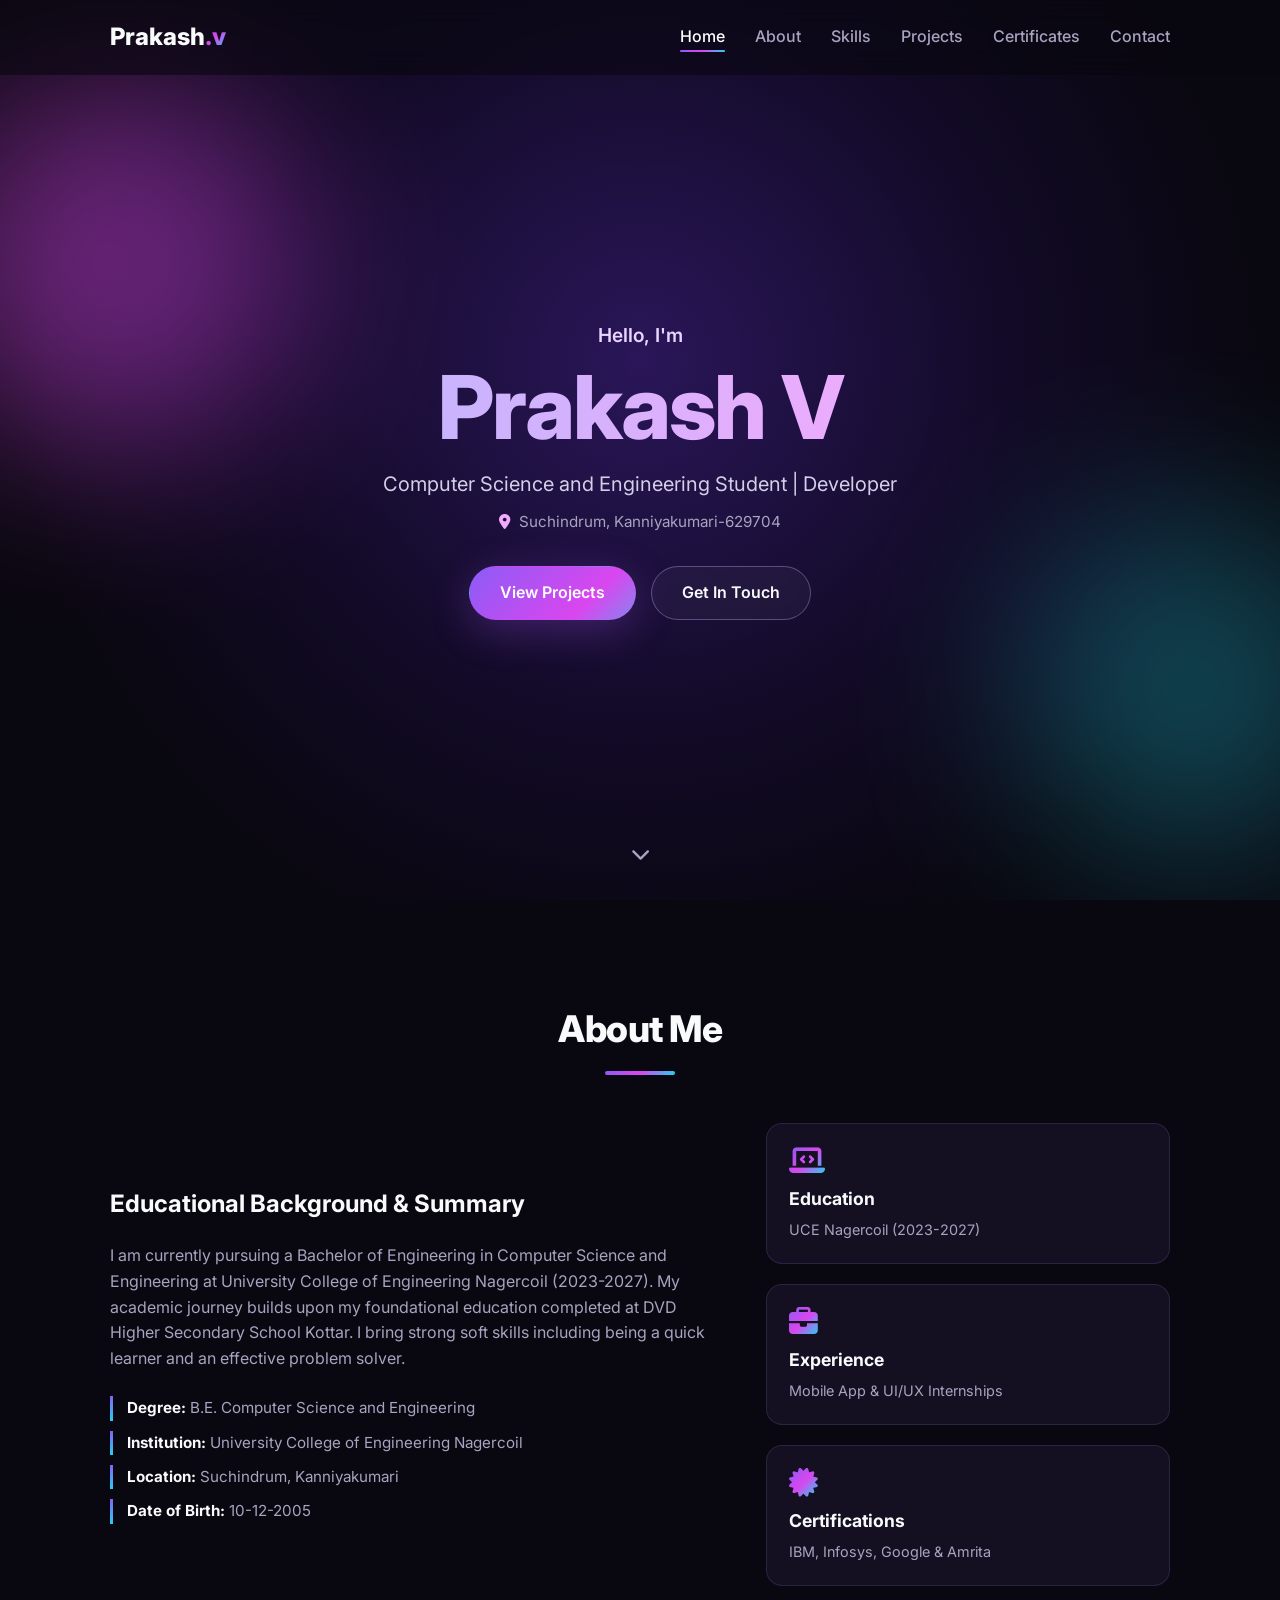
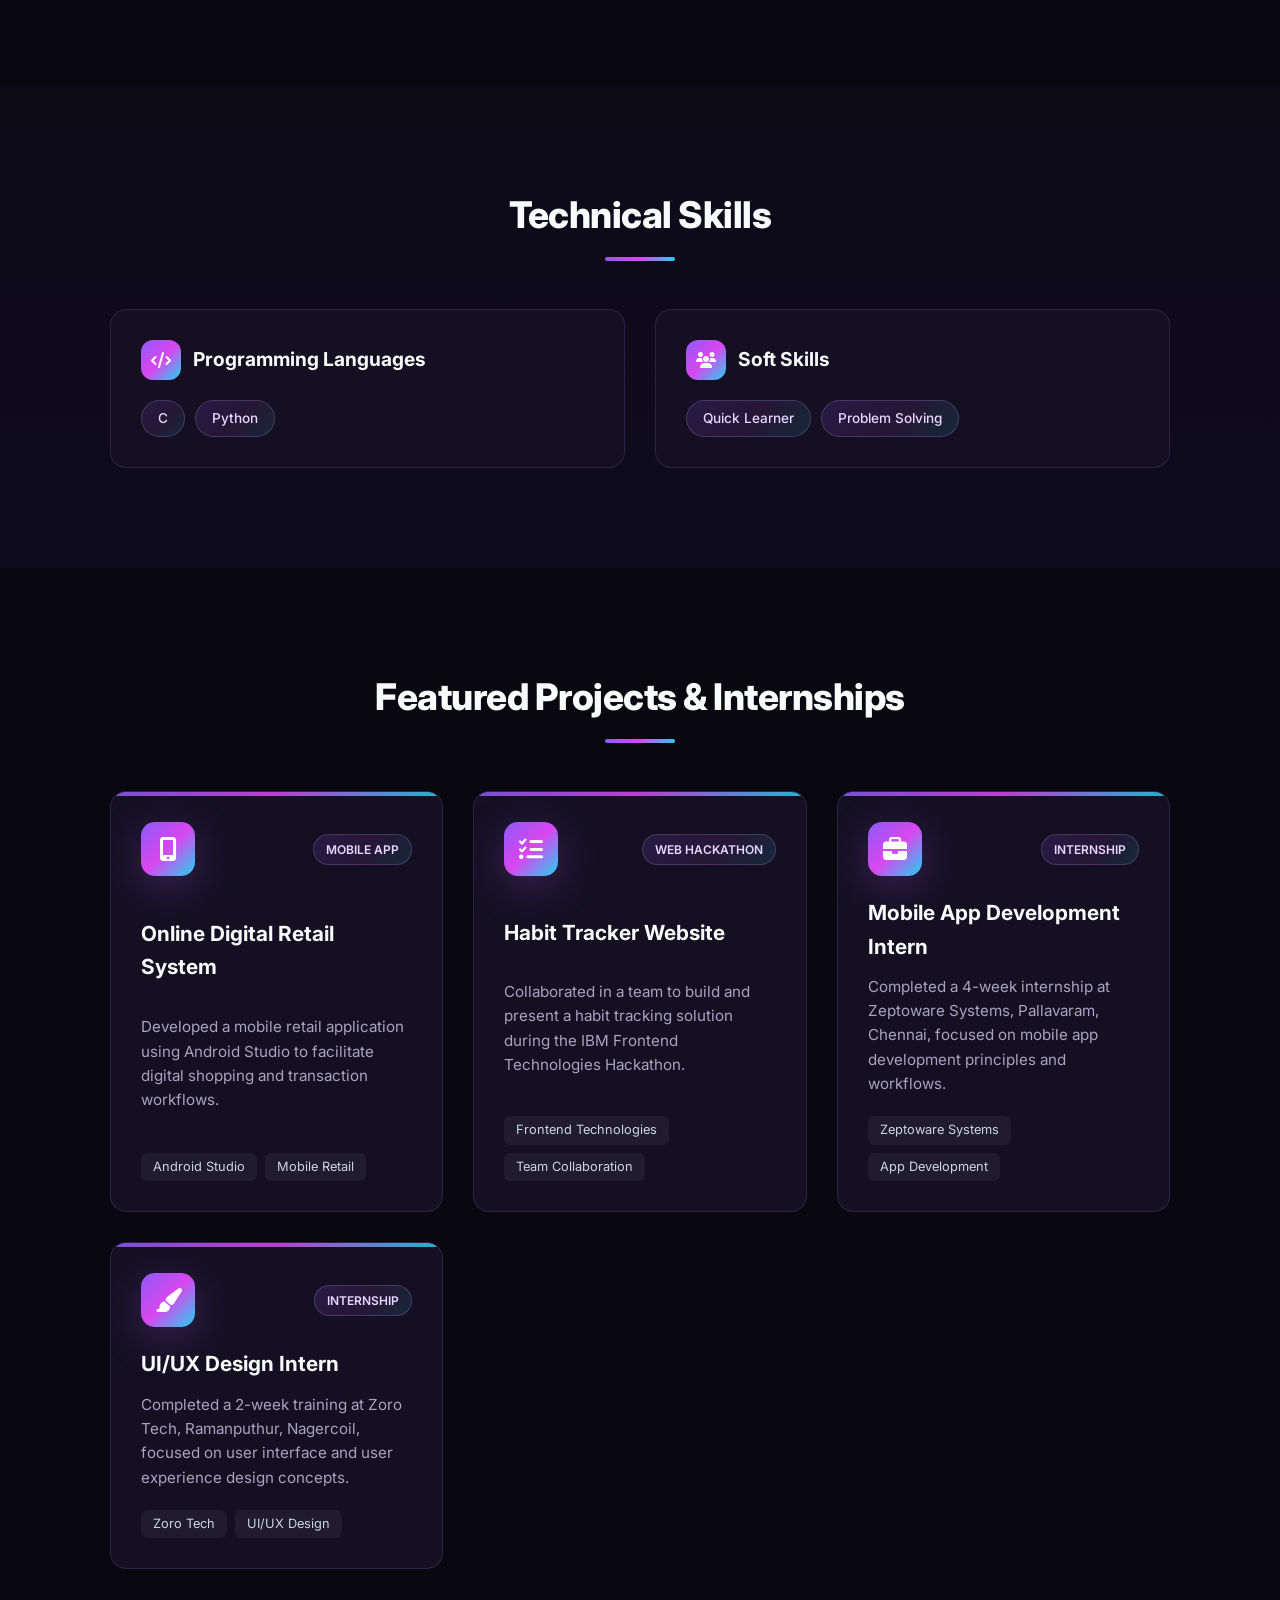
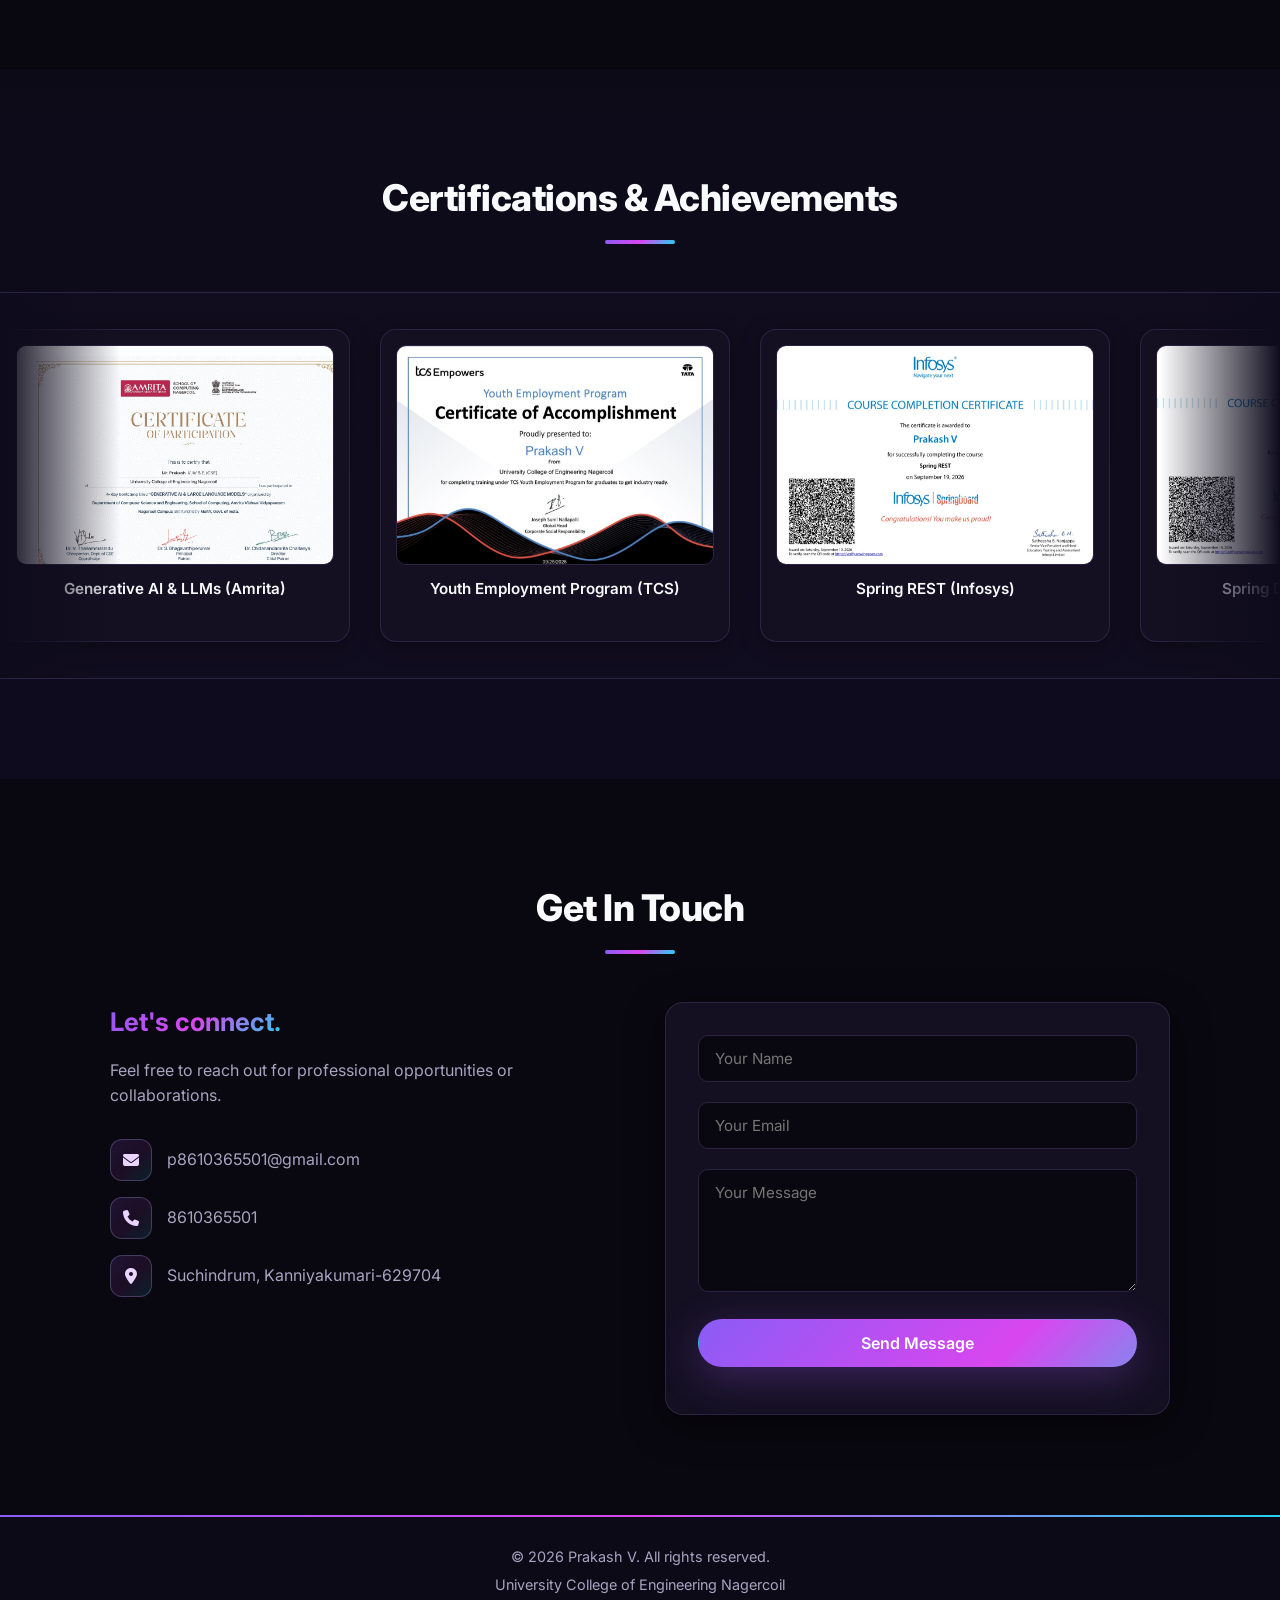
==== index.html @ 6c084413 "Add files via upload" ====
<!DOCTYPE html>
<html lang="en">
<head>
    <meta charset="UTF-8">
    <meta name="viewport" content="width=device-width, initial-scale=1.0">
    <title>Prakash V | Portfolio & Resume</title>
    <!-- Google Fonts & FontAwesome Icons -->
    <link href="https://fonts.googleapis.com/css2?family=Inter:wght@300;400;500;600;700;800&display=swap" rel="stylesheet">
    <link rel="stylesheet" href="https://cdnjs.cloudflare.com/ajax/libs/font-awesome/6.4.0/css/all.min.css">
    <link rel="stylesheet" href="style.css">
</head>
<body>

    <!-- Header / Navbar -->
    <header id="header">
        <div class="nav-container">
            <a href="#hero" class="logo">Prakash<span>.v</span></a>
            <nav>
                <ul class="nav-links">
                    <li><a href="#hero">Home</a></li>
                    <li><a href="#about">About</a></li>
                    <li><a href="#skills">Skills</a></li>
                    <li><a href="#projects">Projects</a></li>
                    <li><a href="#certifications">Certificates</a></li>
                    <li><a href="#contact">Contact</a></li>
                </ul>
                <div class="hamburger">
                    <i class="fas fa-bars"></i>
                </div>
            </nav>
        </div>
    </header>

    <!-- Hero Section -->
    <section id="hero" class="hero-section">
        <div class="hero-content">
            <span class="greeting">Hello, I'm</span>
            <h1>Prakash V</h1>
            <p class="tagline">Computer Science and Engineering Student | Developer</p>
            <p class="location"><i class="fas fa-map-marker-alt"></i> Suchindrum, Kanniyakumari-629704</p>
            <div class="hero-btns">
                <a href="#projects" class="btn primary-btn">View Projects</a>
                <a href="#contact" class="btn secondary-btn">Get In Touch</a>
            </div>
        </div>
        <div class="scroll-down">
            <a href="#about"><i class="fas fa-chevron-down"></i></a>
        </div>
    </section>

    <!-- About Section -->
    <section id="about" class="section">
        <div class="container">
            <h2 class="section-title">About Me</h2>
            <div class="about-grid">
                <div class="about-text">
                    <h3>Educational Background & Summary</h3>
                    <p>I am currently pursuing a Bachelor of Engineering in Computer Science and Engineering at University College of Engineering Nagercoil (2023-2027). My academic journey builds upon my foundational education completed at DVD Higher Secondary School Kottar. I bring strong soft skills including being a quick learner and an effective problem solver.</p>
                    <div class="personal-info">
                        <div class="info-item"><strong>Degree:</strong> B.E. Computer Science and Engineering</div>
                        <div class="info-item"><strong>Institution:</strong> University College of Engineering Nagercoil</div>
                        <div class="info-item"><strong>Location:</strong> Suchindrum, Kanniyakumari</div>
                        <div class="info-item"><strong>Date of Birth:</strong> 10-12-2005</div>
                    </div>
                </div>
                <div class="about-stats">
                    <div class="stat-card">
                        <i class="fas fa-laptop-code"></i>
                        <h4>Education</h4>
                        <p>UCE Nagercoil (2023-2027)</p>
                    </div>
                    <div class="stat-card">
                        <i class="fas fa-briefcase"></i>
                        <h4>Experience</h4>
                        <p>Mobile App & UI/UX Internships</p>
                    </div>
                    <div class="stat-card">
                        <i class="fas fa-certificate"></i>
                        <h4>Certifications</h4>
                        <p>IBM, Infosys, Google & Amrita</p>
                    </div>
                </div>
            </div>
        </div>
    </section>

    <!-- Skills Section -->
    <section id="skills" class="section bg-light">
        <div class="container">
            <h2 class="section-title">Technical Skills</h2>
            <div class="skills-grid">
                <div class="skill-category">
                    <h3><i class="fas fa-code"></i> Programming Languages</h3>
                    <div class="tag-cloud">
                        <span>C</span><span>Python</span>
                    </div>
                </div>
                <div class="skill-category">
                    <h3><i class="fas fa-users"></i> Soft Skills</h3>
                    <div class="tag-cloud">
                        <span>Quick Learner</span><span>Problem Solving</span>
                    </div>
                </div>
            </div>
        </div>
    </section>

    <!-- Projects Section -->
    <section id="projects" class="section">
        <div class="container">
            <h2 class="section-title">Featured Projects & Internships</h2>
            <div class="projects-grid">
                <!-- Project 1 -->
                <div class="project-card">
                    <div class="project-header">
                        <i class="fas fa-mobile-alt"></i>
                        <span class="project-tag">Mobile App</span>
                    </div>
                    <h3>Online Digital Retail System</h3>
                    <p>Developed a mobile retail application using Android Studio to facilitate digital shopping and transaction workflows.</p>
                    <div class="project-tech">
                        <span>Android Studio</span><span>Mobile Retail</span>
                    </div>
                </div>

                <!-- Project 2 -->
                <div class="project-card">
                    <div class="project-header">
                        <i class="fas fa-tasks"></i>
                        <span class="project-tag">Web Hackathon</span>
                    </div>
                    <h3>Habit Tracker Website</h3>
                    <p>Collaborated in a team to build and present a habit tracking solution during the IBM Frontend Technologies Hackathon.</p>
                    <div class="project-tech">
                        <span>Frontend Technologies</span><span>Team Collaboration</span>
                    </div>
                </div>

                <!-- Internship 1 -->
                <div class="project-card">
                    <div class="project-header">
                        <i class="fas fa-briefcase"></i>
                        <span class="project-tag">Internship</span>
                    </div>
                    <h3>Mobile App Development Intern</h3>
                    <p>Completed a 4-week internship at Zeptoware Systems, Pallavaram, Chennai, focused on mobile app development principles and workflows.</p>
                    <div class="project-tech">
                        <span>Zeptoware Systems</span><span>App Development</span>
                    </div>
                </div>

                <!-- Internship 2 -->
                <div class="project-card">
                    <div class="project-header">
                        <i class="fas fa-paint-brush"></i>
                        <span class="project-tag">Internship</span>
                    </div>
                    <h3>UI/UX Design Intern</h3>
                    <p>Completed a 2-week training at Zoro Tech, Ramanputhur, Nagercoil, focused on user interface and user experience design concepts.</p>
                    <div class="project-tech">
                        <span>Zoro Tech</span><span>UI/UX Design</span>
                    </div>
                </div>
            </div>
        </div>
    </section>

    <!-- Certifications Section with Image Marquee Slider -->
    <section id="certifications" class="section bg-light">
        <div class="container">
            <h2 class="section-title">Certifications & Achievements</h2>
        </div>

        <!-- Horizontal Running Marquee Slider for Images -->
        <div class="marquee-container">
            <div class="marquee-track">
                <!-- Certificate Image 1 -->
                <div class="cert-img-card">
                    <img src="cert1.jpeg" alt="Generative AI & LLMs Certificate">
                    <div class="cert-img-title">Generative AI & LLMs (Amrita)</div>
                </div>
                <!-- Certificate Image 2 -->
                <div class="cert-img-card">
                    <img src="cert2.jpeg" alt="TCS Youth Employment Program">
                    <div class="cert-img-title">Youth Employment Program (TCS)</div>
                </div>
                <!-- Certificate Image 3 -->
                <div class="cert-img-card">
                    <img src="cert3.jpeg" alt="Spring REST">
                    <div class="cert-img-title">Spring REST (Infosys)</div>
                </div>
                <!-- Certificate Image 4 -->
                <div class="cert-img-card">
                    <img src="cert4.jpeg" alt="Spring Data JPA with Boot">
                    <div class="cert-img-title">Spring Data JPA (Infosys)</div>
                </div>
                <!-- Certificate Image 5 -->
                <div class="cert-img-card">
                    <img src="cert5.jpeg" alt="Spring 5 Basics with Spring Boot">
                    <div class="cert-img-title">Spring 5 Basics (Infosys)</div>
                </div>
                <!-- Certificate Image 6 -->
                <div class="cert-img-card">
                    <img src="cert6.jpeg" alt="Frontend Technologies Hackathon">
                    <div class="cert-img-title">Frontend Hackathon (IBM)</div>
                </div>
                <!-- Certificate Image 7 -->
                <div class="cert-img-card">
                    <img src="cert7.jpeg" alt="Kalloori Kalai Thiruvizha">
                    <div class="cert-img-title">Group Dance 1st Place (Govt of TN)</div>
                </div>
                <!-- Certificate Image 8 -->
                <div class="cert-img-card">
                    <img src="cert8.jpeg" alt="Industrial Visit">
                    <div class="cert-img-title">Industrial Visit (Akira Software)</div>
                </div>
                <!-- Certificate Image 9 -->
                <div class="cert-img-card">
                    <img src="cert9.jpeg" alt="IBM Cognos Analytics Virtual Internship">
                    <div class="cert-img-title">Cognos Analytics Internship</div>
                </div>
                <div class="cert-img-card">
                    <img src="cert10.jpeg" alt="Introduction to Agile Methodology">
                    <div class="cert-img-title">Agile Methodology (Infosys)</div>
                </div>
                <div class="cert-img-card">
                    <img src="cert11.jpeg" alt="Continuous Integration and Delivery - DevOps">
                    <div class="cert-img-title">CI/CD - DevOps (Infosys)</div>
                </div>
                <div class="cert-img-card">
                    <img src="cert12.jpeg" alt="Placement Preparation through GATE Workshop">
                    <div class="cert-img-title">GATE Placement Workshop (GeeksforGeeks)</div>
                </div>
                <div class="cert-img-card">
                    <img src="cert13.jpeg" alt="GeeksforGeeks Campus Awareness Drive">
                    <div class="cert-img-title">Campus Awareness Drive (GeeksforGeeks)</div>
                </div>
                <div class="cert-img-card">
                    <img src="cert14.jpeg" alt="Building Careers in Artificial Intelligence Workshop">
                    <div class="cert-img-title">AI Careers Workshop (EduCAD Tech)</div>
                </div>
                <div class="cert-img-card">
                    <img src="cert15.jpeg" alt="Gemini Product Workshop">
                    <div class="cert-img-title">Gemini Workshop (Google Student Ambassador)</div>
                </div>

                <!-- Duplicate set for infinite smooth looping effect -->
                <div class="cert-img-card">
                    <img src="cert1.jpeg" alt="Generative AI & LLMs Certificate">
                    <div class="cert-img-title">Generative AI & LLMs (Amrita)</div>
                </div>
                <div class="cert-img-card">
                    <img src="cert2.jpeg" alt="TCS Youth Employment Program">
                    <div class="cert-img-title">Youth Employment Program (TCS)</div>
                </div>
                <div class="cert-img-card">
                    <img src="cert3.jpeg" alt="Spring REST">
                    <div class="cert-img-title">Spring REST (Infosys)</div>
                </div>
                <div class="cert-img-card">
                    <img src="cert4.jpeg" alt="Spring Data JPA with Boot">
                    <div class="cert-img-title">Spring Data JPA (Infosys)</div>
                </div>
                <div class="cert-img-card">
                    <img src="cert5.jpeg" alt="Spring 5 Basics with Spring Boot">
                    <div class="cert-img-title">Spring 5 Basics (Infosys)</div>
                </div>
                <div class="cert-img-card">
                    <img src="cert6.jpeg" alt="Frontend Technologies Hackathon">
                    <div class="cert-img-title">Frontend Hackathon (IBM)</div>
                </div>
                <div class="cert-img-card">
                    <img src="cert7.jpeg" alt="Kalloori Kalai Thiruvizha">
                    <div class="cert-img-title">Group Dance 1st Place (Govt of TN)</div>
                </div>
                <div class="cert-img-card">
                    <img src="cert8.jpeg" alt="Industrial Visit">
                    <div class="cert-img-title">Industrial Visit (Akira Software)</div>
                </div>
                <div class="cert-img-card">
                    <img src="cert9.jpeg" alt="IBM Cognos Analytics Virtual Internship">
                    <div class="cert-img-title">Cognos Analytics Internship</div>
                </div>
                <div class="cert-img-card">
                    <img src="cert10.jpeg" alt="Introduction to Agile Methodology">
                    <div class="cert-img-title">Agile Methodology (Infosys)</div>
                </div>
                <div class="cert-img-card">
                    <img src="cert11.jpeg" alt="Continuous Integration and Delivery - DevOps">
                    <div class="cert-img-title">CI/CD - DevOps (Infosys)</div>
                </div>
                <div class="cert-img-card">
                    <img src="cert12.jpeg" alt="Placement Preparation through GATE Workshop">
                    <div class="cert-img-title">GATE Placement Workshop (GeeksforGeeks)</div>
                </div>
                <div class="cert-img-card">
                    <img src="cert13.jpeg" alt="GeeksforGeeks Campus Awareness Drive">
                    <div class="cert-img-title">Campus Awareness Drive (GeeksforGeeks)</div>
                </div>
                <div class="cert-img-card">
                    <img src="cert14.jpeg" alt="Building Careers in Artificial Intelligence Workshop">
                    <div class="cert-img-title">AI Careers Workshop (EduCAD Tech)</div>
                </div>
                <div class="cert-img-card">
                    <img src="cert15.jpeg" alt="Gemini Product Workshop">
                    <div class="cert-img-title">Gemini Workshop (Google Student Ambassador)</div>
                </div>
            </div>
        </div>
    </section>

    <!-- Contact Section -->
    <section id="contact" class="section">
        <div class="container">
            <h2 class="section-title">Get In Touch</h2>
            <div class="contact-wrapper">
                <div class="contact-info">
                    <h3>Let's connect.</h3>
                    <p>Feel free to reach out for professional opportunities or collaborations.</p>
                    <div class="contact-detail">
                        <i class="fas fa-envelope"></i>
                        <span>p8610365501@gmail.com</span>
                    </div>
                    <div class="contact-detail">
                        <i class="fas fa-phone"></i>
                        <span>8610365501</span>
                    </div>
                    <div class="contact-detail">
                        <i class="fas fa-map-marker-alt"></i>
                        <span>Suchindrum, Kanniyakumari-629704</span>
                    </div>
                </div>
                <form id="contactForm" class="contact-form">
                    <div class="form-group">
                        <input type="text" id="name" placeholder="Your Name" required>
                    </div>
                    <div class="form-group">
                        <input type="email" id="email" placeholder="Your Email" required>
                    </div>
                    <div class="form-group">
                        <textarea id="message" rows="5" placeholder="Your Message" required></textarea>
                    </div>
                    <button type="submit" class="btn primary-btn full-width">Send Message</button>
                    <div id="formMessage" class="form-msg"></div>
                </form>
            </div>
        </div>
    </section>

    <!-- Footer -->
    <footer>
        <div class="container footer-content">
            <p>&copy; 2026 Prakash V. All rights reserved.</p>
            <p>University College of Engineering Nagercoil</p>
        </div>
    </footer>

    <script src="script.js"></script>
</body>
</html>
---- style.css ----
/* Portfolio theme: violet → pink → cyan gradients */
* { margin: 0; padding: 0; box-sizing: border-box; font-family: 'Inter', sans-serif; }

:root {
    --bg-color: #09070f;
    --bg-card: #141022;
    --bg-light: #0d0a18;
    --text-primary: #f8fafc;
    --text-secondary: #a8a3c0;
    --accent: #a855f7;
    --accent-hover: #9333ea;
    --border-color: #2a2342;
    --grad: linear-gradient(135deg, #8b5cf6 0%, #d946ef 50%, #22d3ee 100%);
    --grad-soft: linear-gradient(135deg, rgba(139,92,246,.16), rgba(217,70,239,.10) 50%, rgba(34,211,238,.12));
    --glow: 0 10px 40px rgba(168, 85, 247, .28);
}

html { scroll-behavior: smooth; scroll-padding-top: 70px; }

body {
    background-color: var(--bg-color);
    background-image:
        radial-gradient(900px 500px at 85% 0%, rgba(139,92,246,.10), transparent 60%),
        radial-gradient(700px 500px at 0% 60%, rgba(34,211,238,.06), transparent 60%);
    background-attachment: fixed;
    color: var(--text-primary);
    line-height: 1.6;
}

::selection { background: #d946ef; color: #fff; }

/* scroll progress bar */
#progress { position: fixed; top: 0; left: 0; height: 3px; width: 0; background: var(--grad); z-index: 1100; }

.container { max-width: 1100px; margin: 0 auto; padding: 0 20px; }

/* Header */
header {
    position: fixed; top: 0; left: 0; width: 100%;
    background: rgba(9, 7, 15, .6);
    backdrop-filter: blur(14px);
    -webkit-backdrop-filter: blur(14px);
    z-index: 1000;
    border-bottom: 1px solid transparent;
    transition: .3s ease;
}
header.scrolled { background: rgba(9,7,15,.88); border-bottom-color: var(--border-color); }

.nav-container { display: flex; justify-content: space-between; align-items: center; max-width: 1100px; margin: 0 auto; padding: 18px 20px; }
.logo { font-size: 1.5rem; font-weight: 800; color: var(--text-primary); text-decoration: none; }
.logo span { background: var(--grad); -webkit-background-clip: text; background-clip: text; color: transparent; }

.nav-links { display: flex; list-style: none; gap: 30px; }
.nav-links a { position: relative; color: var(--text-secondary); text-decoration: none; font-weight: 500; transition: color .3s; padding: 4px 0; }
.nav-links a::after { content: ''; position: absolute; left: 0; bottom: -2px; width: 0; height: 2px; background: var(--grad); border-radius: 2px; transition: width .3s; }
.nav-links a:hover, .nav-links a.active { color: #fff; }
.nav-links a:hover::after, .nav-links a.active::after { width: 100%; }

.hamburger { display: none; font-size: 1.5rem; cursor: pointer; color: var(--text-primary); }

/* Hero */
.hero-section {
    min-height: 100vh; display: flex; flex-direction: column; justify-content: center; align-items: center;
    text-align: center; padding: 100px 20px 60px; position: relative; overflow: hidden;
    background: radial-gradient(circle at 50% 40%, #2a1659 0%, #120a26 45%, var(--bg-color) 75%);
}
.hero-section::before, .hero-section::after {
    content: ''; position: absolute; border-radius: 50%; filter: blur(90px); opacity: .45; z-index: 0;
    animation: float 12s ease-in-out infinite;
}
.hero-section::before { width: 380px; height: 380px; background: #d946ef; top: 8%; left: -80px; }
.hero-section::after { width: 340px; height: 340px; background: #22d3ee; bottom: 5%; right: -80px; opacity: .3; animation-delay: -6s; }
@keyframes float { 0%,100% { transform: translate(0,0); } 50% { transform: translate(40px,-30px); } }

.hero-content { position: relative; z-index: 1; }
.greeting { font-size: 1.2rem; color: #e9d5ff; font-weight: 600; margin-bottom: 10px; display: block; }

.hero-content h1 {
    font-size: clamp(3rem, 9vw, 5.5rem); font-weight: 800; margin-bottom: 15px; letter-spacing: -2px; line-height: 1.05;
    background: linear-gradient(90deg, #c4b5fd, #f0abfc, #67e8f9, #c4b5fd);
    background-size: 300% 100%;
    -webkit-background-clip: text; background-clip: text; color: transparent;
    animation: shine 8s linear infinite;
}
@keyframes shine { to { background-position: 300% 0; } }

.tagline { font-size: 1.25rem; color: #d4cfe8; margin: 0 auto 10px; max-width: 600px; }
.location { font-size: .95rem; color: var(--text-secondary); margin-bottom: 32px; }
.location i { color: #f0abfc; margin-right: 5px; }

.hero-btns { display: flex; gap: 15px; justify-content: center; flex-wrap: wrap; }

.btn { display: inline-block; padding: 13px 30px; border-radius: 50px; font-weight: 600; text-decoration: none; transition: all .3s ease; border: 1px solid transparent; }
.primary-btn { background: var(--grad); background-size: 140% 140%; color: #fff; box-shadow: var(--glow); }
.primary-btn:hover { transform: translateY(-3px); box-shadow: 0 14px 44px rgba(217,70,239,.45); background-position: 100% 50%; }
.secondary-btn { background: rgba(255,255,255,.04); color: var(--text-primary); border-color: rgba(196,181,253,.35); backdrop-filter: blur(6px); }
.secondary-btn:hover { border-color: #f0abfc; color: #f0abfc; transform: translateY(-3px); }

.scroll-down { position: absolute; bottom: 30px; z-index: 1; animation: bounce 2s infinite; }
.scroll-down a { color: var(--text-secondary); font-size: 1.2rem; }
@keyframes bounce { 0%,20%,50%,80%,100% { transform: translateY(0); } 40% { transform: translateY(-10px); } 60% { transform: translateY(-5px); } }

/* Sections */
.section { padding: 100px 0; }
.bg-light { background: linear-gradient(180deg, var(--bg-light), #0f0b1f); }

.section-title { font-size: 2.3rem; font-weight: 800; text-align: center; margin-bottom: 64px; position: relative; letter-spacing: -.5px; }
.section-title::after { content: ''; position: absolute; bottom: -16px; left: 50%; transform: translateX(-50%); width: 70px; height: 4px; background: var(--grad); border-radius: 2px; }

/* Shared gradient-border card look */
.stat-card, .skill-category, .project-card, .contact-form, .cert-img-card {
    background: linear-gradient(var(--bg-card), var(--bg-card)) padding-box,
                linear-gradient(135deg, var(--border-color), var(--border-color)) border-box;
    border: 1px solid transparent;
    transition: transform .3s, box-shadow .3s, background .3s;
}
.stat-card:hover, .skill-category:hover, .project-card:hover, .cert-img-card:hover {
    background: linear-gradient(var(--bg-card), var(--bg-card)) padding-box, var(--grad) border-box;
    box-shadow: var(--glow);
}

/* About */
.about-grid { display: grid; grid-template-columns: 3fr 2fr; gap: 50px; align-items: center; }
.about-text h3 { font-size: 1.5rem; margin-bottom: 20px; }
.about-text p { color: var(--text-secondary); margin-bottom: 25px; }
.personal-info { display: grid; grid-template-columns: 1fr; gap: 10px; }
.info-item { font-size: .95rem; color: var(--text-secondary); padding-left: 14px; border-left: 3px solid transparent; border-image: linear-gradient(180deg,#8b5cf6,#22d3ee) 1; }
.info-item strong { color: var(--text-primary); }

.about-stats { display: flex; flex-direction: column; gap: 20px; }
.stat-card { padding: 22px; border-radius: 16px; }
.stat-card:hover { transform: translateY(-4px); }
.stat-card i { font-size: 1.8rem; margin-bottom: 10px; background: var(--grad); -webkit-background-clip: text; background-clip: text; color: transparent; }
.stat-card h4 { font-size: 1.1rem; margin-bottom: 5px; }
.stat-card p { font-size: .9rem; color: var(--text-secondary); }

/* Skills */
.skills-grid { display: grid; grid-template-columns: repeat(auto-fit, minmax(280px, 1fr)); gap: 30px; }
.skill-category { padding: 30px; border-radius: 16px; }
.skill-category h3 { font-size: 1.2rem; margin-bottom: 20px; display: flex; align-items: center; gap: 12px; }
.skill-category h3 i { width: 40px; height: 40px; display: grid; place-items: center; border-radius: 12px; background: var(--grad); color: #fff; font-size: 1rem; }

.tag-cloud { display: flex; flex-wrap: wrap; gap: 10px; }
.tag-cloud span { background: var(--grad-soft); color: #e9d5ff; padding: 7px 16px; border-radius: 20px; font-size: .85rem; font-weight: 500; border: 1px solid rgba(196,181,253,.2); transition: .3s; }
.tag-cloud span:hover { background: var(--grad); color: #fff; transform: translateY(-2px); }

/* Projects */
.projects-grid { display: grid; grid-template-columns: repeat(auto-fit, minmax(280px, 1fr)); gap: 30px; }
.project-card { border-radius: 16px; padding: 30px; display: flex; flex-direction: column; justify-content: space-between; position: relative; overflow: hidden; }
.project-card::before { content: ''; position: absolute; inset: 0 0 auto 0; height: 4px; background: var(--grad); opacity: .85; }
.project-card:hover { transform: translateY(-6px); }

.project-header { display: flex; justify-content: space-between; align-items: center; margin-bottom: 20px; }
.project-header i { font-size: 1.5rem; width: 54px; height: 54px; display: grid; place-items: center; border-radius: 14px; background: var(--grad); color: #fff; box-shadow: var(--glow); }
.project-tag { font-size: .75rem; font-weight: 600; text-transform: uppercase; background: var(--grad-soft); color: #e9d5ff; padding: 5px 12px; border-radius: 20px; border: 1px solid rgba(196,181,253,.2); }
.project-card h3 { font-size: 1.3rem; margin-bottom: 12px; }
.project-card p { color: var(--text-secondary); font-size: .95rem; margin-bottom: 20px; }
.project-tech { display: flex; flex-wrap: wrap; gap: 8px; }
.project-tech span { font-size: .8rem; color: #cbd5e1; background: rgba(255,255,255,.05); padding: 4px 12px; border-radius: 6px; }

/* Certificates marquee */
.marquee-container { width: 100%; overflow: hidden; position: relative; padding: 36px 0; background: rgba(20,16,34,.5); border-top: 1px solid var(--border-color); border-bottom: 1px solid var(--border-color); }
.marquee-container::before, .marquee-container::after { content: ''; position: absolute; top: 0; width: 120px; height: 100%; z-index: 2; pointer-events: none; }
.marquee-container::before { left: 0; background: linear-gradient(to right, #0e0b1c, transparent); }
.marquee-container::after { right: 0; background: linear-gradient(to left, #0e0b1c, transparent); }
.marquee-track { display: flex; gap: 30px; width: max-content; animation: scrollMarquee 40s linear infinite; }
.marquee-container:hover .marquee-track { animation-play-state: paused; }
@keyframes scrollMarquee { 0% { transform: translateX(0); } 100% { transform: translateX(calc(-50% - 15px)); } }

.cert-img-card { border-radius: 16px; padding: 15px; width: 350px; display: flex; flex-direction: column; align-items: center; gap: 12px; box-shadow: 0 4px 20px rgba(0,0,0,.4); }
.cert-img-card:hover { transform: translateY(-6px); }
.cert-img-card img { width: 100%; height: 220px; object-fit: cover; border-radius: 10px; border: 1px solid var(--border-color); }
.cert-img-title { font-size: .95rem; font-weight: 600; text-align: center; }

/* Contact */
.contact-wrapper { display: grid; grid-template-columns: 1fr 1fr; gap: 50px; }
.contact-info h3 { font-size: 1.6rem; margin-bottom: 15px; background: var(--grad); -webkit-background-clip: text; background-clip: text; color: transparent; display: inline-block; }
.contact-info p { color: var(--text-secondary); margin-bottom: 30px; }
.contact-detail { display: flex; align-items: center; gap: 15px; margin-bottom: 16px; color: var(--text-secondary); }
.contact-detail i { width: 42px; height: 42px; display: grid; place-items: center; border-radius: 12px; background: var(--grad-soft); border: 1px solid rgba(196,181,253,.25); color: #e9d5ff; font-size: 1rem; flex-shrink: 0; }

.contact-form { padding: 32px; border-radius: 18px; box-shadow: 0 10px 40px rgba(0,0,0,.35); }
.form-group { margin-bottom: 20px; }
.form-group input, .form-group textarea { width: 100%; padding: 13px 16px; background: var(--bg-color); border: 1px solid var(--border-color); border-radius: 10px; color: var(--text-primary); font-size: .95rem; outline: none; transition: .3s; resize: vertical; }
.form-group input:focus, .form-group textarea:focus { border-color: #d946ef; box-shadow: 0 0 0 3px rgba(217,70,239,.18); }
.full-width { width: 100%; cursor: pointer; font-size: 1rem; }
.form-msg { margin-top: 15px; font-size: .9rem; text-align: center; }

/* Footer */
footer { background: var(--bg-light); padding: 30px 0; text-align: center; color: var(--text-secondary); font-size: .9rem; position: relative; }
footer::before { content: ''; position: absolute; top: 0; left: 0; right: 0; height: 2px; background: var(--grad); }
.footer-content { display: flex; flex-direction: column; gap: 5px; }

/* Scroll reveal (added by script.js) */
.reveal { opacity: 0; transform: translateY(28px); transition: opacity .7s ease, transform .7s ease; }
.reveal.visible { opacity: 1; transform: none; }

a:focus-visible, button:focus-visible, input:focus-visible, textarea:focus-visible { outline: 2px solid #67e8f9; outline-offset: 3px; }

@media (prefers-reduced-motion: reduce) {
    *, *::before, *::after { animation: none !important; transition: none !important; }
    .reveal { opacity: 1; transform: none; }
}

@media (max-width: 768px) {
    .nav-links { display: none; flex-direction: column; position: absolute; top: 100%; left: 0; width: 100%; background: rgba(20,16,34,.97); padding: 20px; border-bottom: 1px solid var(--border-color); text-align: center; gap: 18px; }
    .nav-links.active { display: flex; }
    .hamburger { display: block; }
    .about-grid, .contact-wrapper { grid-template-columns: 1fr; }
    .cert-img-card { width: 280px; }
    .section { padding: 80px 0; }
}
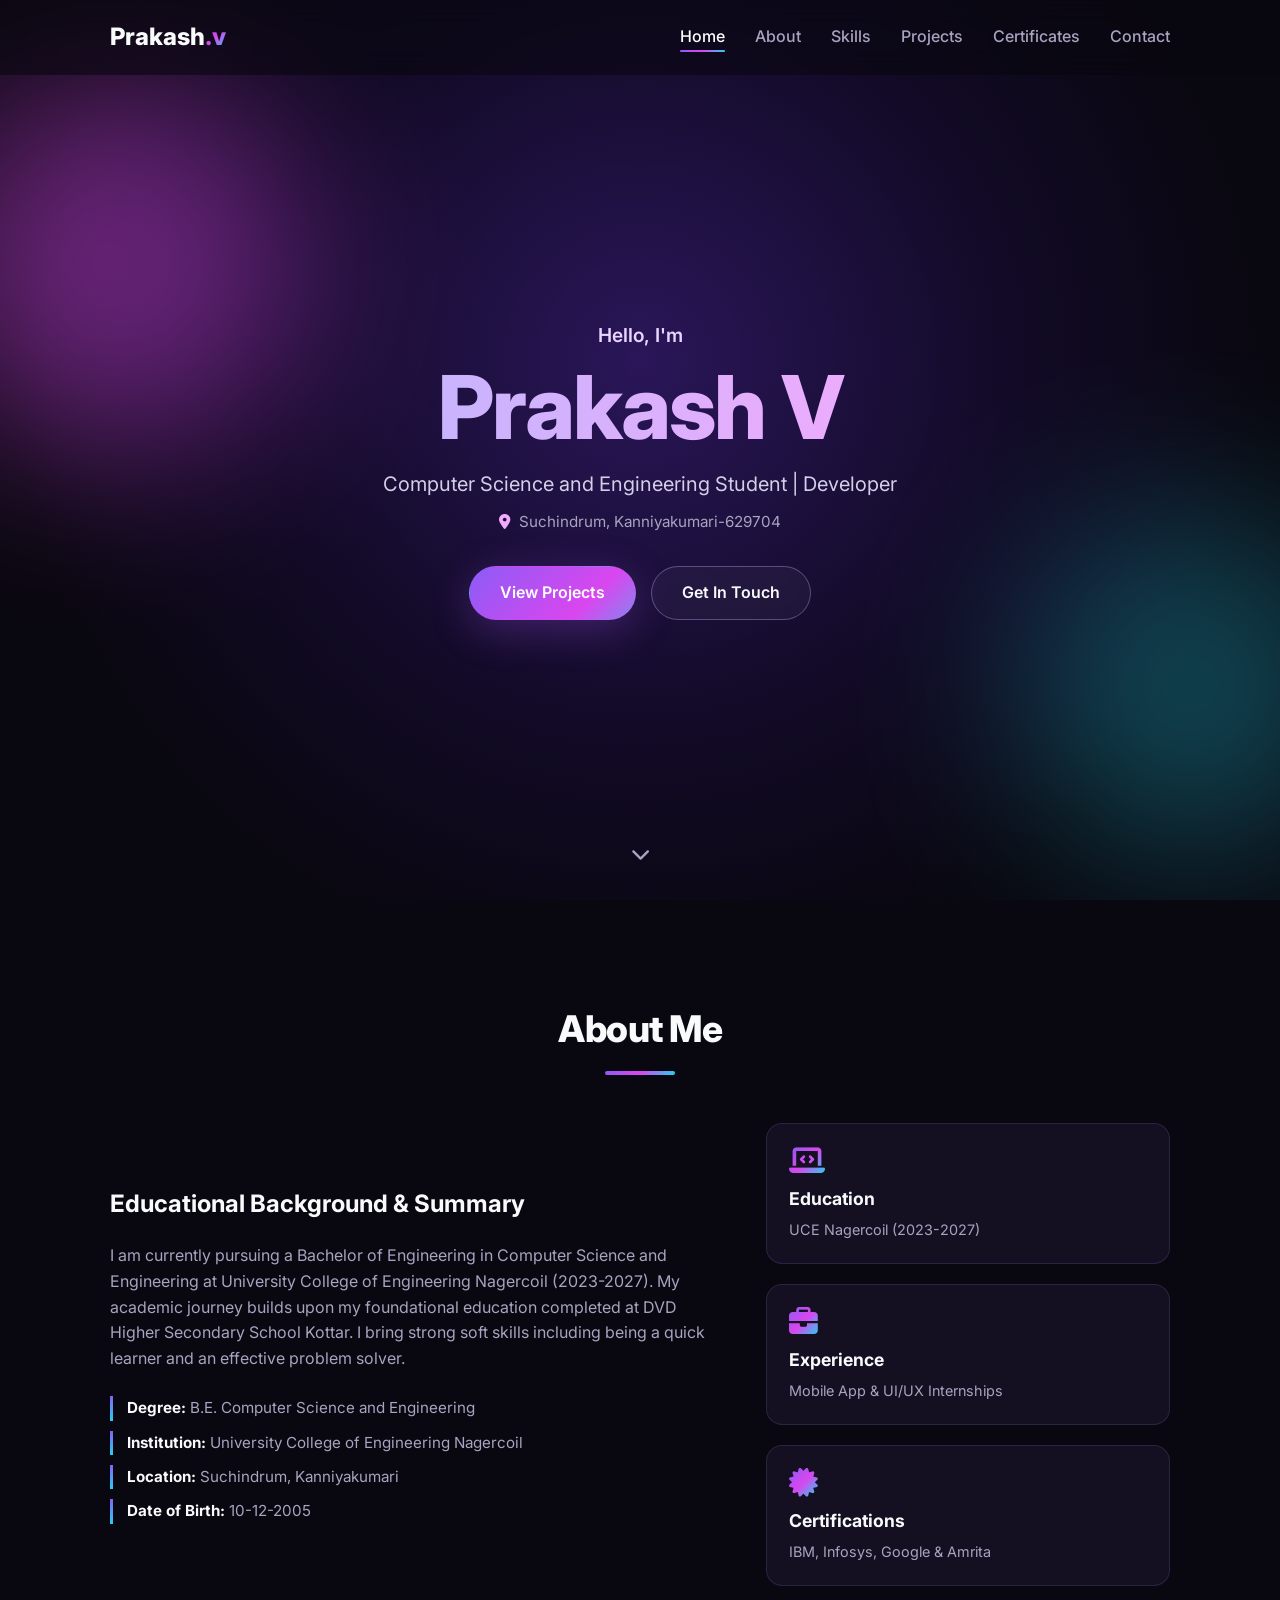
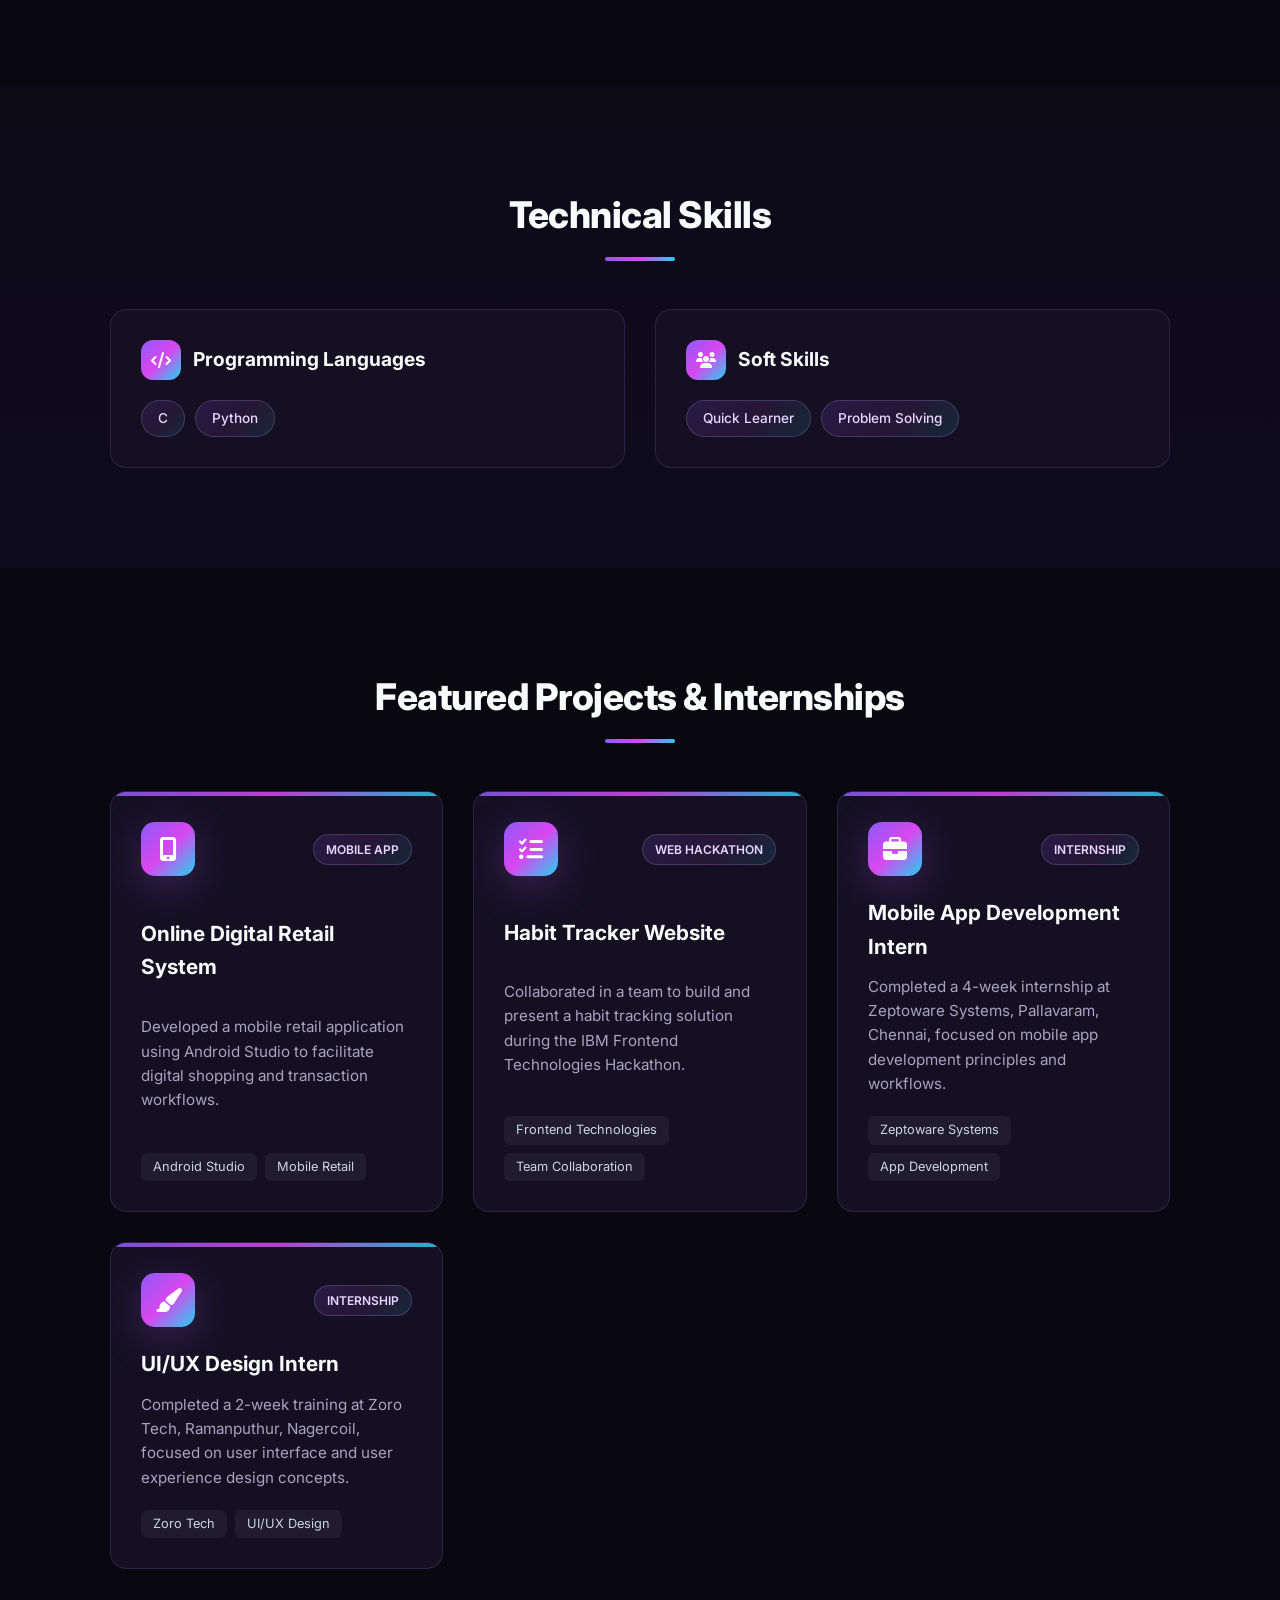
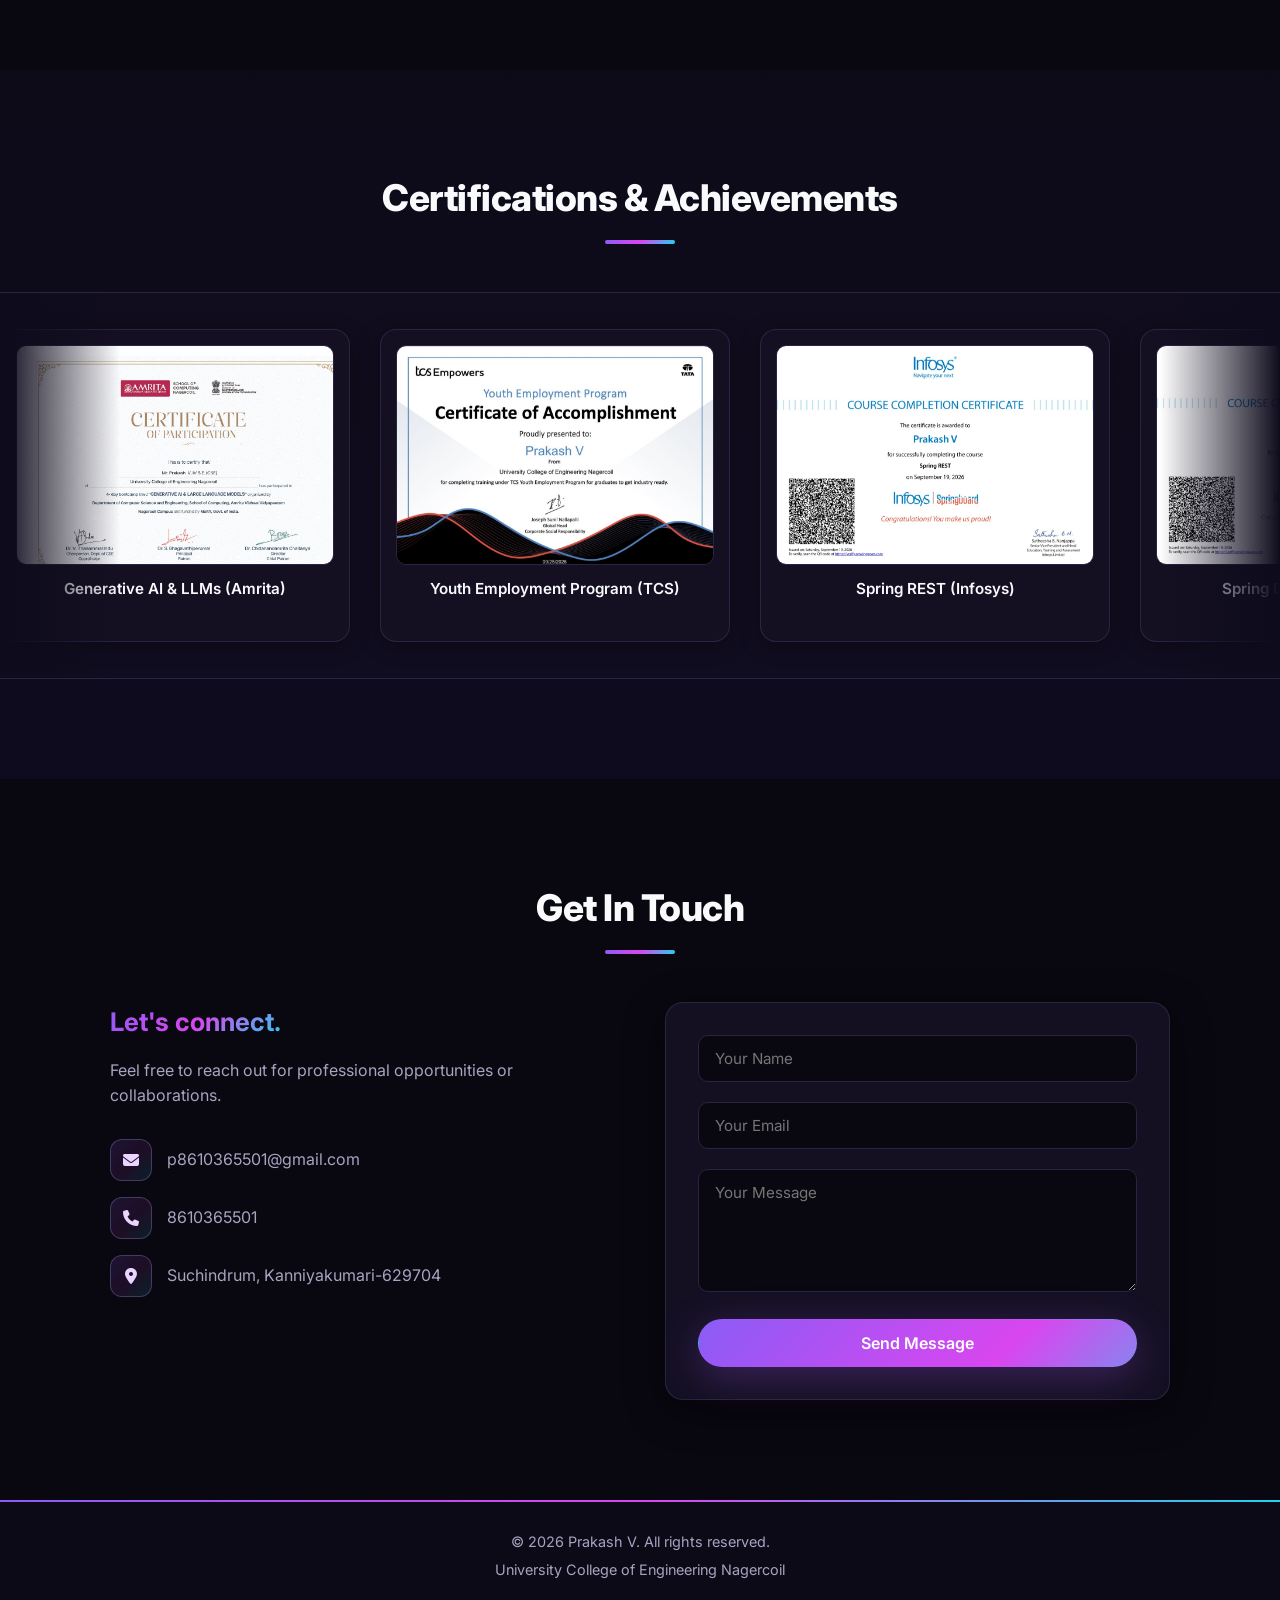
==== commit e82250db: "Update index.html" ====
--- a/index.html
+++ b/index.html
@@ -330,19 +330,18 @@
                         <span>Suchindrum, Kanniyakumari-629704</span>
                     </div>
                 </div>
-                <form id="contactForm" class="contact-form">
-                    <div class="form-group">
-                        <input type="text" id="name" placeholder="Your Name" required>
-                    </div>
-                    <div class="form-group">
-                        <input type="email" id="email" placeholder="Your Email" required>
-                    </div>
-                    <div class="form-group">
-                        <textarea id="message" rows="5" placeholder="Your Message" required></textarea>
-                    </div>
-                    <button type="submit" class="btn primary-btn full-width">Send Message</button>
-                    <div id="formMessage" class="form-msg"></div>
-                </form>
+                <form action="https://formspree.io/f/xrpeyndz" method="POST" class="contact-form">
+    			<div class="form-group">
+   			     <input type="text" name="name" id="name" placeholder="Your Name" required>
+ 			</div>
+    			<div class="form-group">
+        			<input type="email" name="email" id="email" placeholder="Your Email" required>
+    			</div>
+    			<div class="form-group">
+        			<textarea name="message" id="message" rows="5" placeholder="Your Message" required></textarea>
+    			</div>
+    			<button type="submit" class="btn primary-btn full-width">Send Message</button>
+		</form>
             </div>
         </div>
     </section>
@@ -357,4 +356,4 @@
 
     <script src="script.js"></script>
 </body>
-</html>+</html>
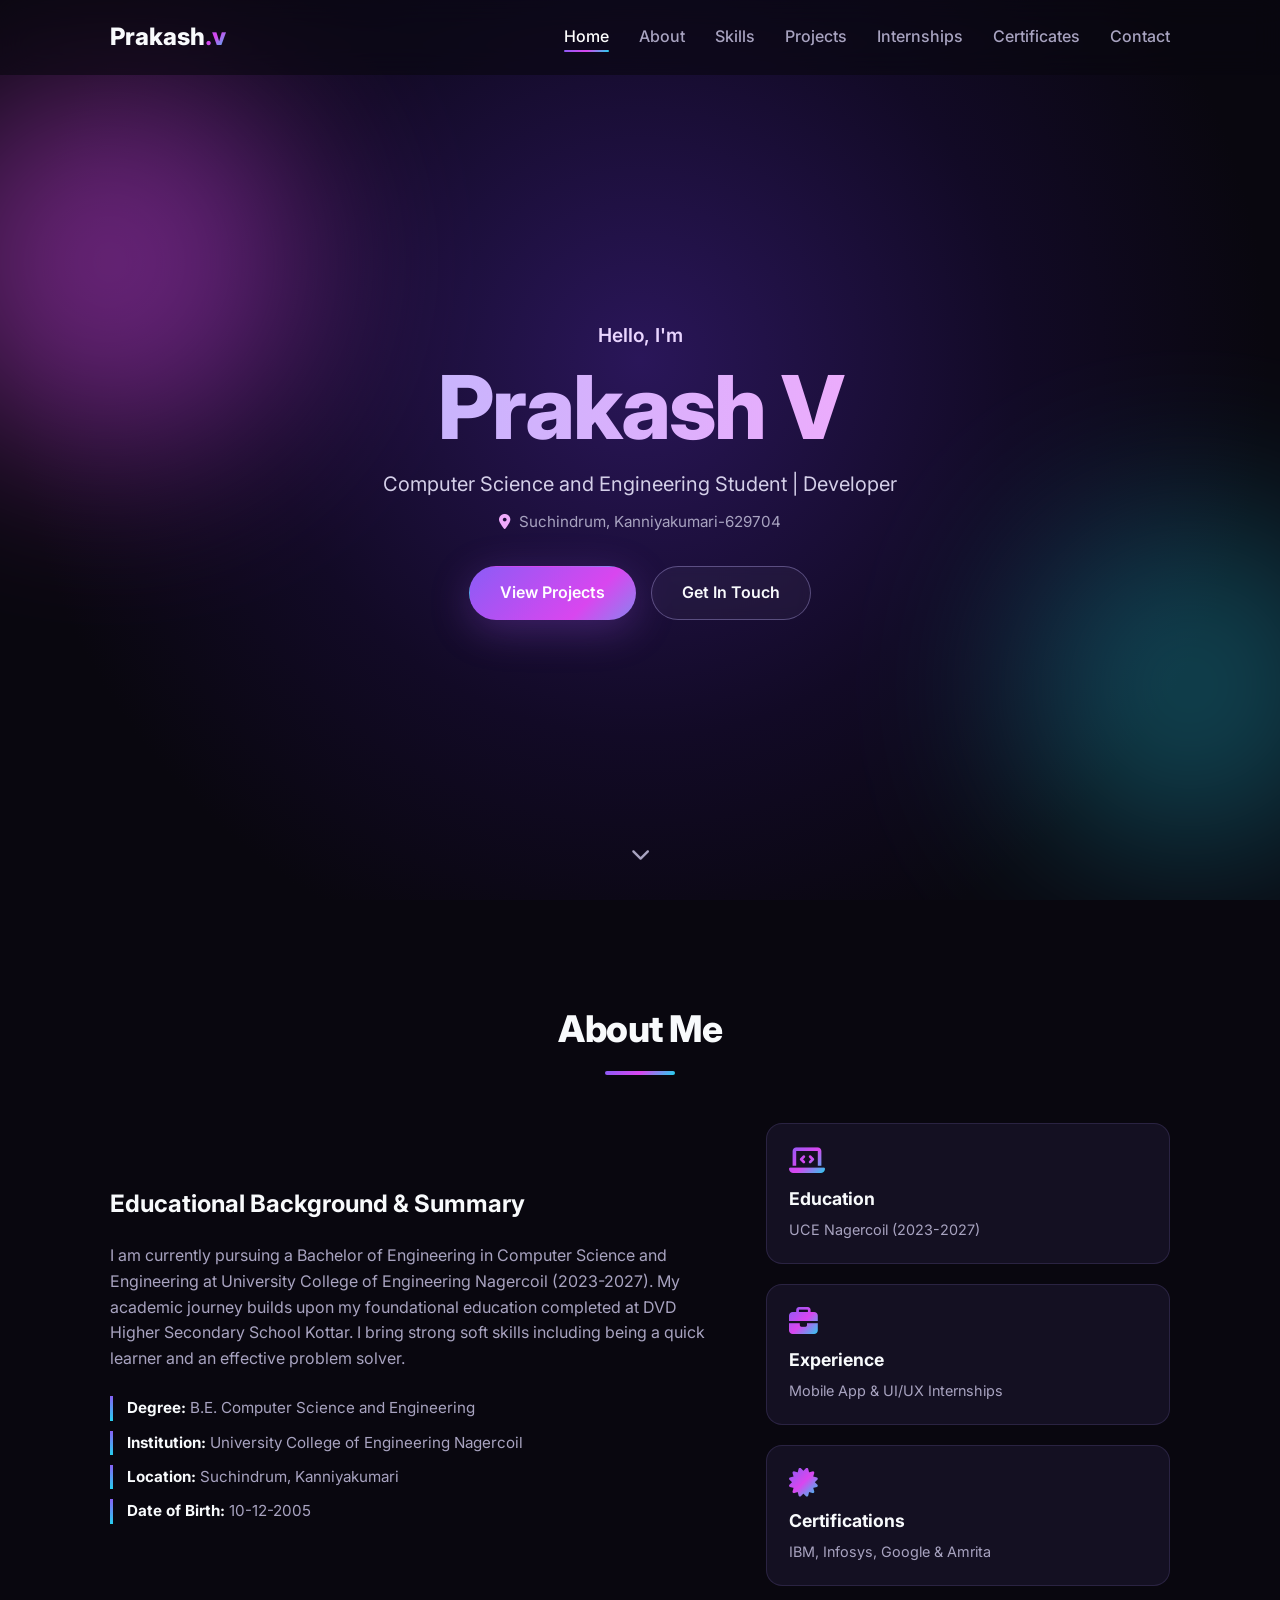
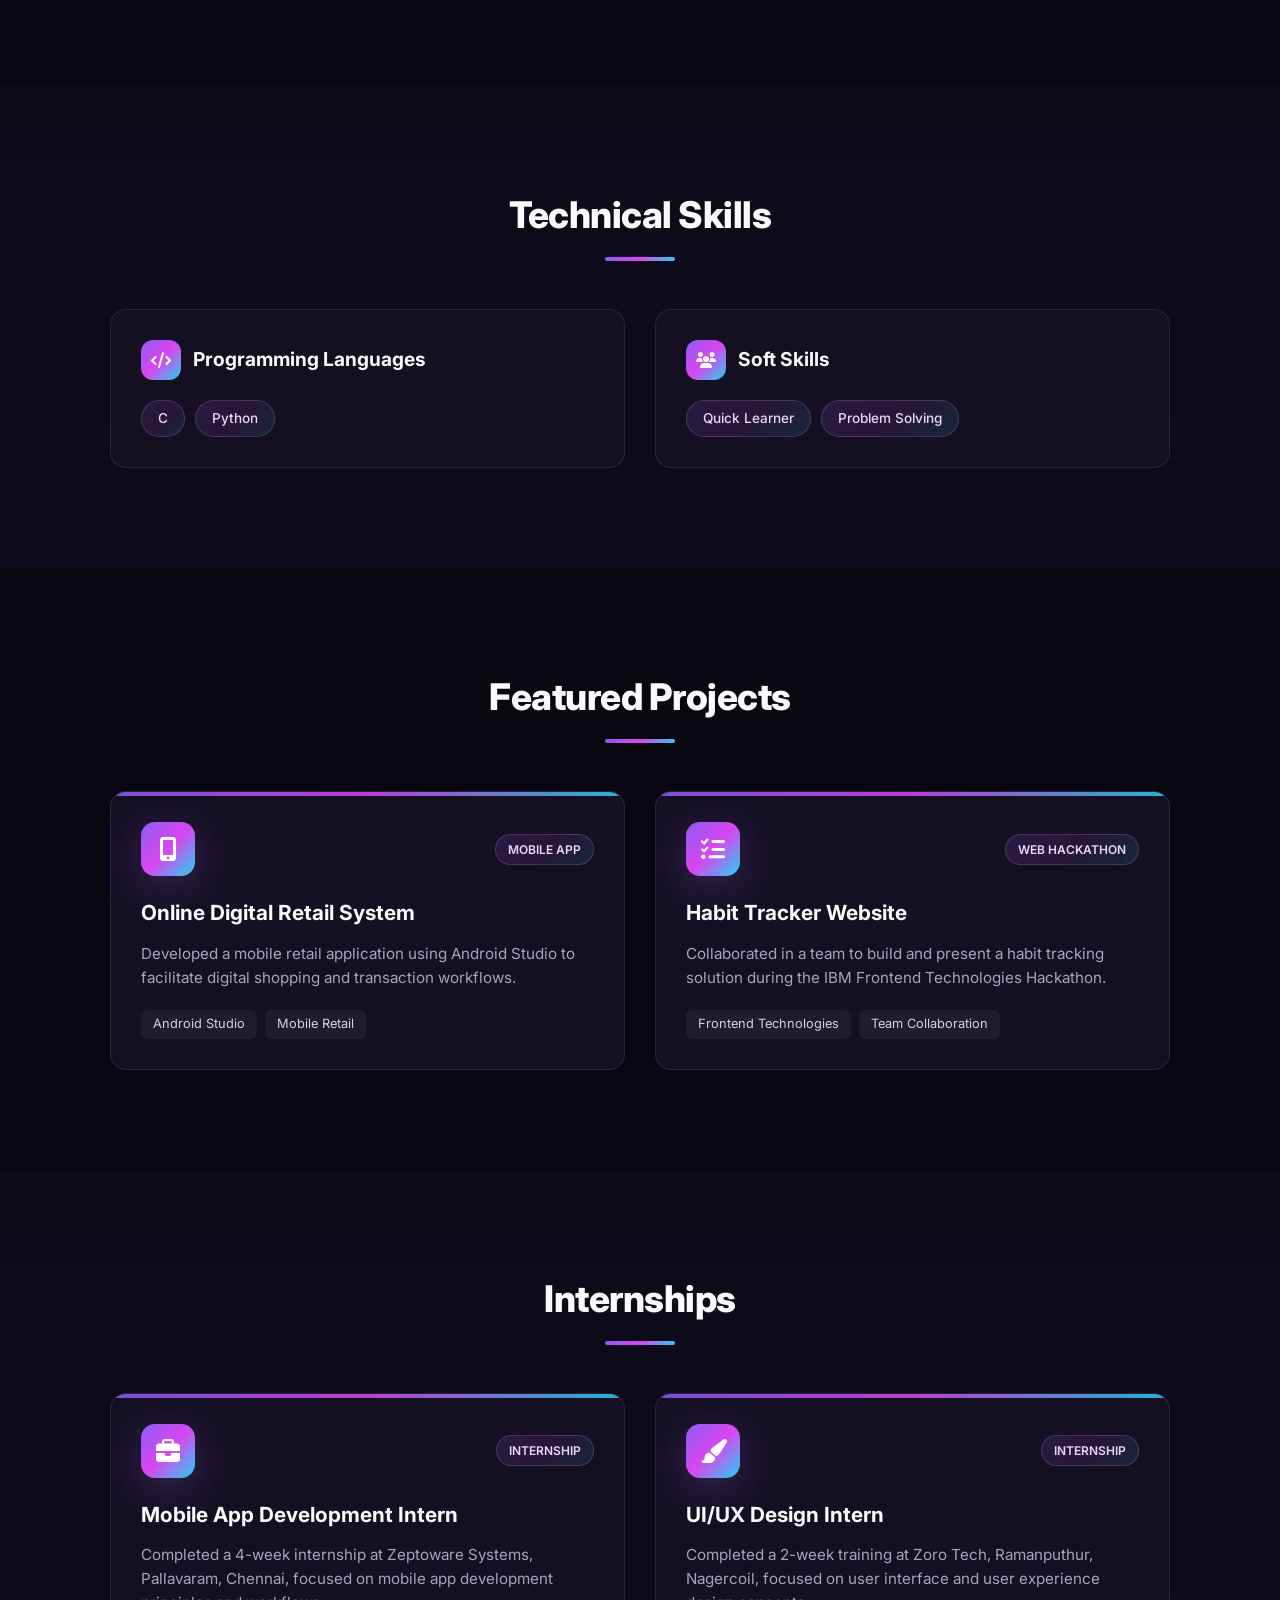
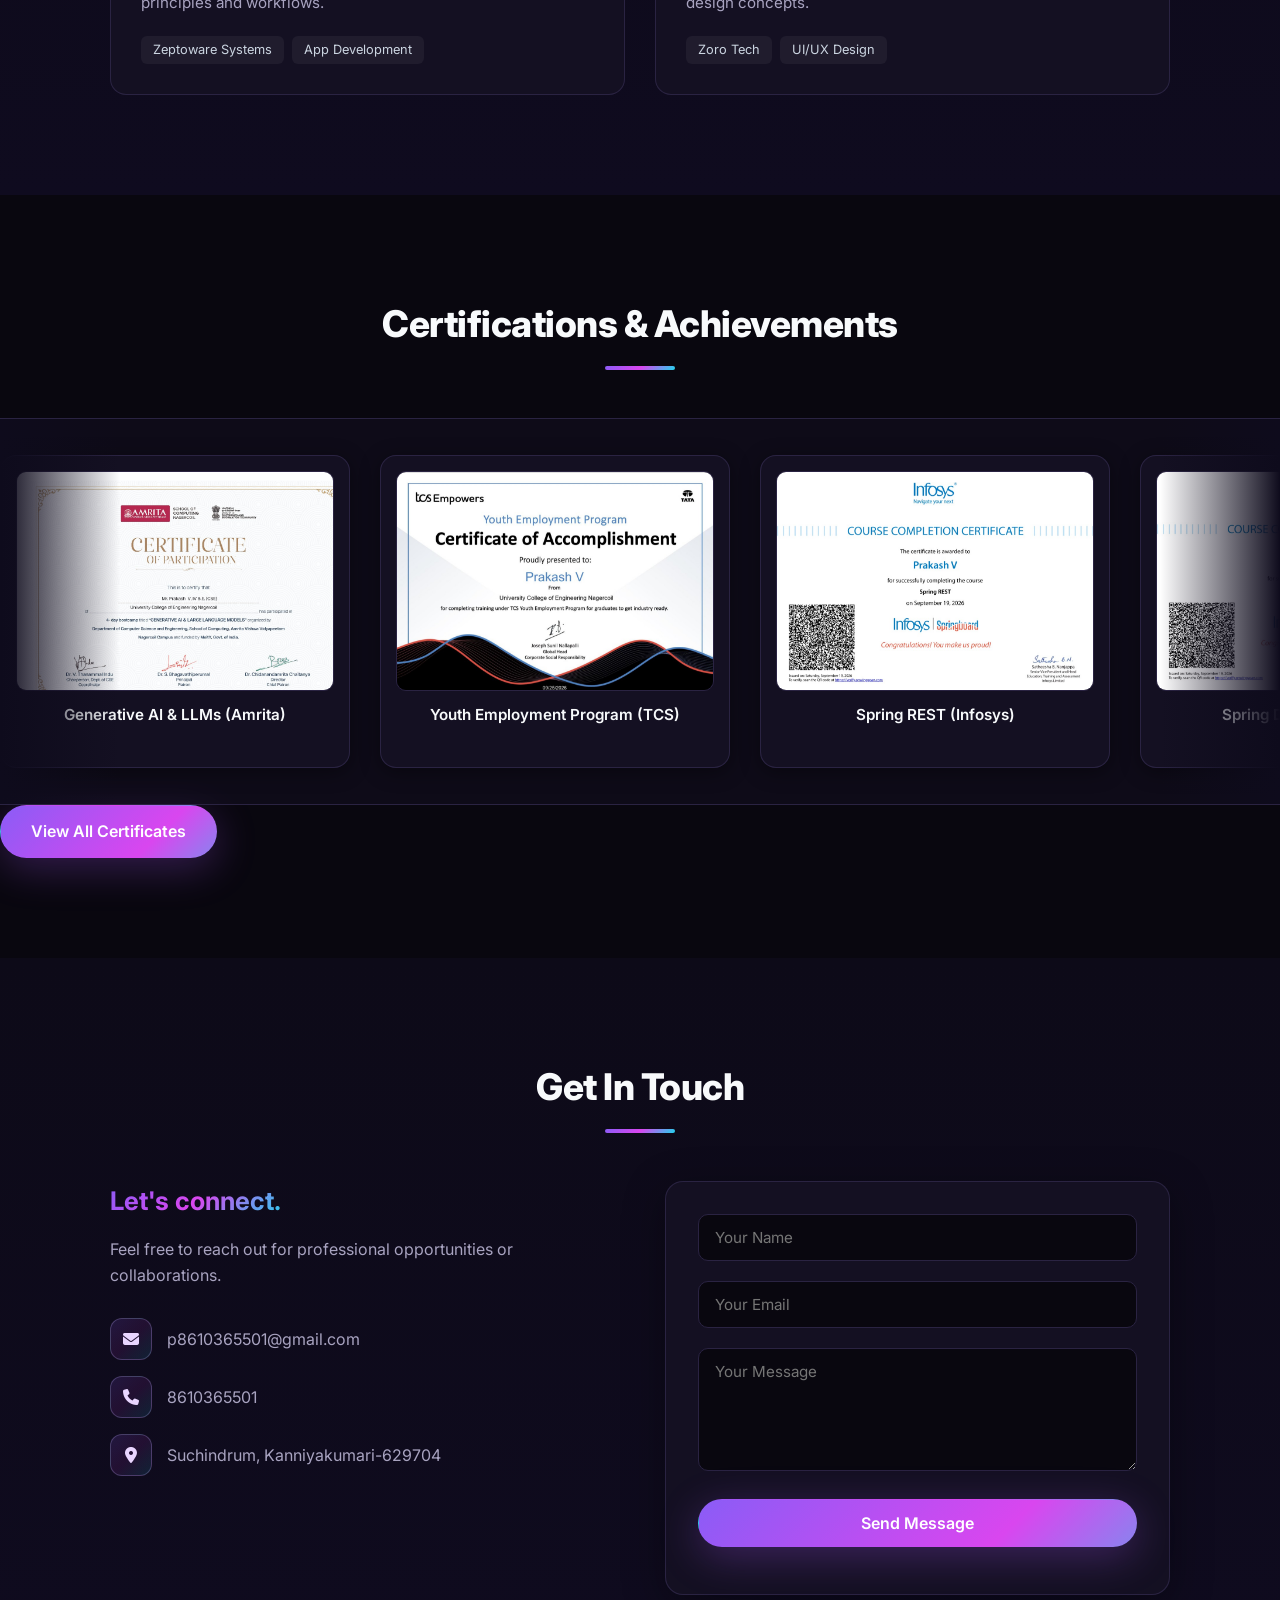
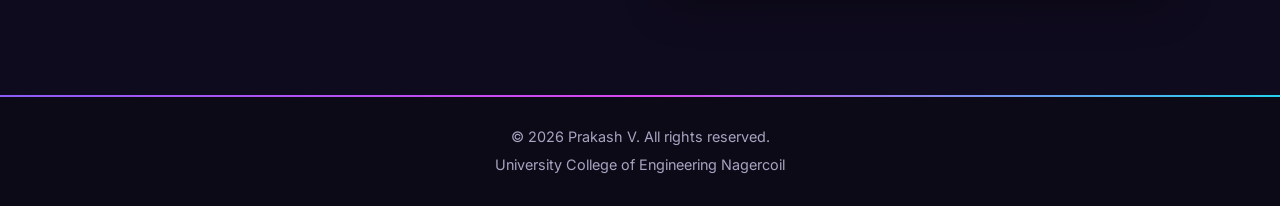
==== commit 7a1fdd8c: "Update index.html" ====
--- a/index.html
+++ b/index.html
@@ -21,7 +21,8 @@
                     <li><a href="#about">About</a></li>
                     <li><a href="#skills">Skills</a></li>
                     <li><a href="#projects">Projects</a></li>
-                    <li><a href="#certifications">Certificates</a></li>
+                    <li><a href="#internships">Internships</a></li>
+                    <li><a href="certificates.html">Certificates</a></li>
                     <li><a href="#contact">Contact</a></li>
                 </ul>
                 <div class="hamburger">
@@ -108,7 +109,7 @@
     <!-- Projects Section -->
     <section id="projects" class="section">
         <div class="container">
-            <h2 class="section-title">Featured Projects & Internships</h2>
+            <h2 class="section-title">Featured Projects</h2>
             <div class="projects-grid">
                 <!-- Project 1 -->
                 <div class="project-card">
@@ -135,7 +136,15 @@
                         <span>Frontend Technologies</span><span>Team Collaboration</span>
                     </div>
                 </div>
-
+            </div>
+        </div>
+    </section>
+
+    <!-- Internships Section -->
+    <section id="internships" class="section bg-light">
+        <div class="container">
+            <h2 class="section-title">Internships</h2>
+            <div class="projects-grid">
                 <!-- Internship 1 -->
                 <div class="project-card">
                     <div class="project-header">
@@ -166,7 +175,7 @@
     </section>
 
     <!-- Certifications Section with Image Marquee Slider -->
-    <section id="certifications" class="section bg-light">
+    <section id="certifications" class="section">
         <div class="container">
             <h2 class="section-title">Certifications & Achievements</h2>
         </div>
@@ -307,10 +316,14 @@
                 </div>
             </div>
         </div>
+
+        <div class="view-all">
+            <a href="certificates.html" class="btn primary-btn">View All Certificates</a>
+        </div>
     </section>
 
     <!-- Contact Section -->
-    <section id="contact" class="section">
+    <section id="contact" class="section bg-light">
         <div class="container">
             <h2 class="section-title">Get In Touch</h2>
             <div class="contact-wrapper">
@@ -330,18 +343,19 @@
                         <span>Suchindrum, Kanniyakumari-629704</span>
                     </div>
                 </div>
-                <form action="https://formspree.io/f/xrpeyndz" method="POST" class="contact-form">
-    			<div class="form-group">
-   			     <input type="text" name="name" id="name" placeholder="Your Name" required>
- 			</div>
-    			<div class="form-group">
-        			<input type="email" name="email" id="email" placeholder="Your Email" required>
-    			</div>
-    			<div class="form-group">
-        			<textarea name="message" id="message" rows="5" placeholder="Your Message" required></textarea>
-    			</div>
-    			<button type="submit" class="btn primary-btn full-width">Send Message</button>
-		</form>
+                <form action="https://formspree.io/f/xrpeyndz" method="POST" id="contactForm" class="contact-form">
+                    <div class="form-group">
+                        <input type="text" id="name" placeholder="Your Name" required>
+                    </div>
+                    <div class="form-group">
+                        <input type="email" id="email" placeholder="Your Email" required>
+                    </div>
+                    <div class="form-group">
+                        <textarea id="message" rows="5" placeholder="Your Message" required></textarea>
+                    </div>
+                    <button type="submit" class="btn primary-btn full-width">Send Message</button>
+                    <div id="formMessage" class="form-msg"></div>
+                </form>
             </div>
         </div>
     </section>
--- a/style.css
+++ b/style.css
@@ -209,4 +209,4 @@
     .about-grid, .contact-wrapper { grid-template-columns: 1fr; }
     .cert-img-card { width: 280px; }
     .section { padding: 80px 0; }
-}+}
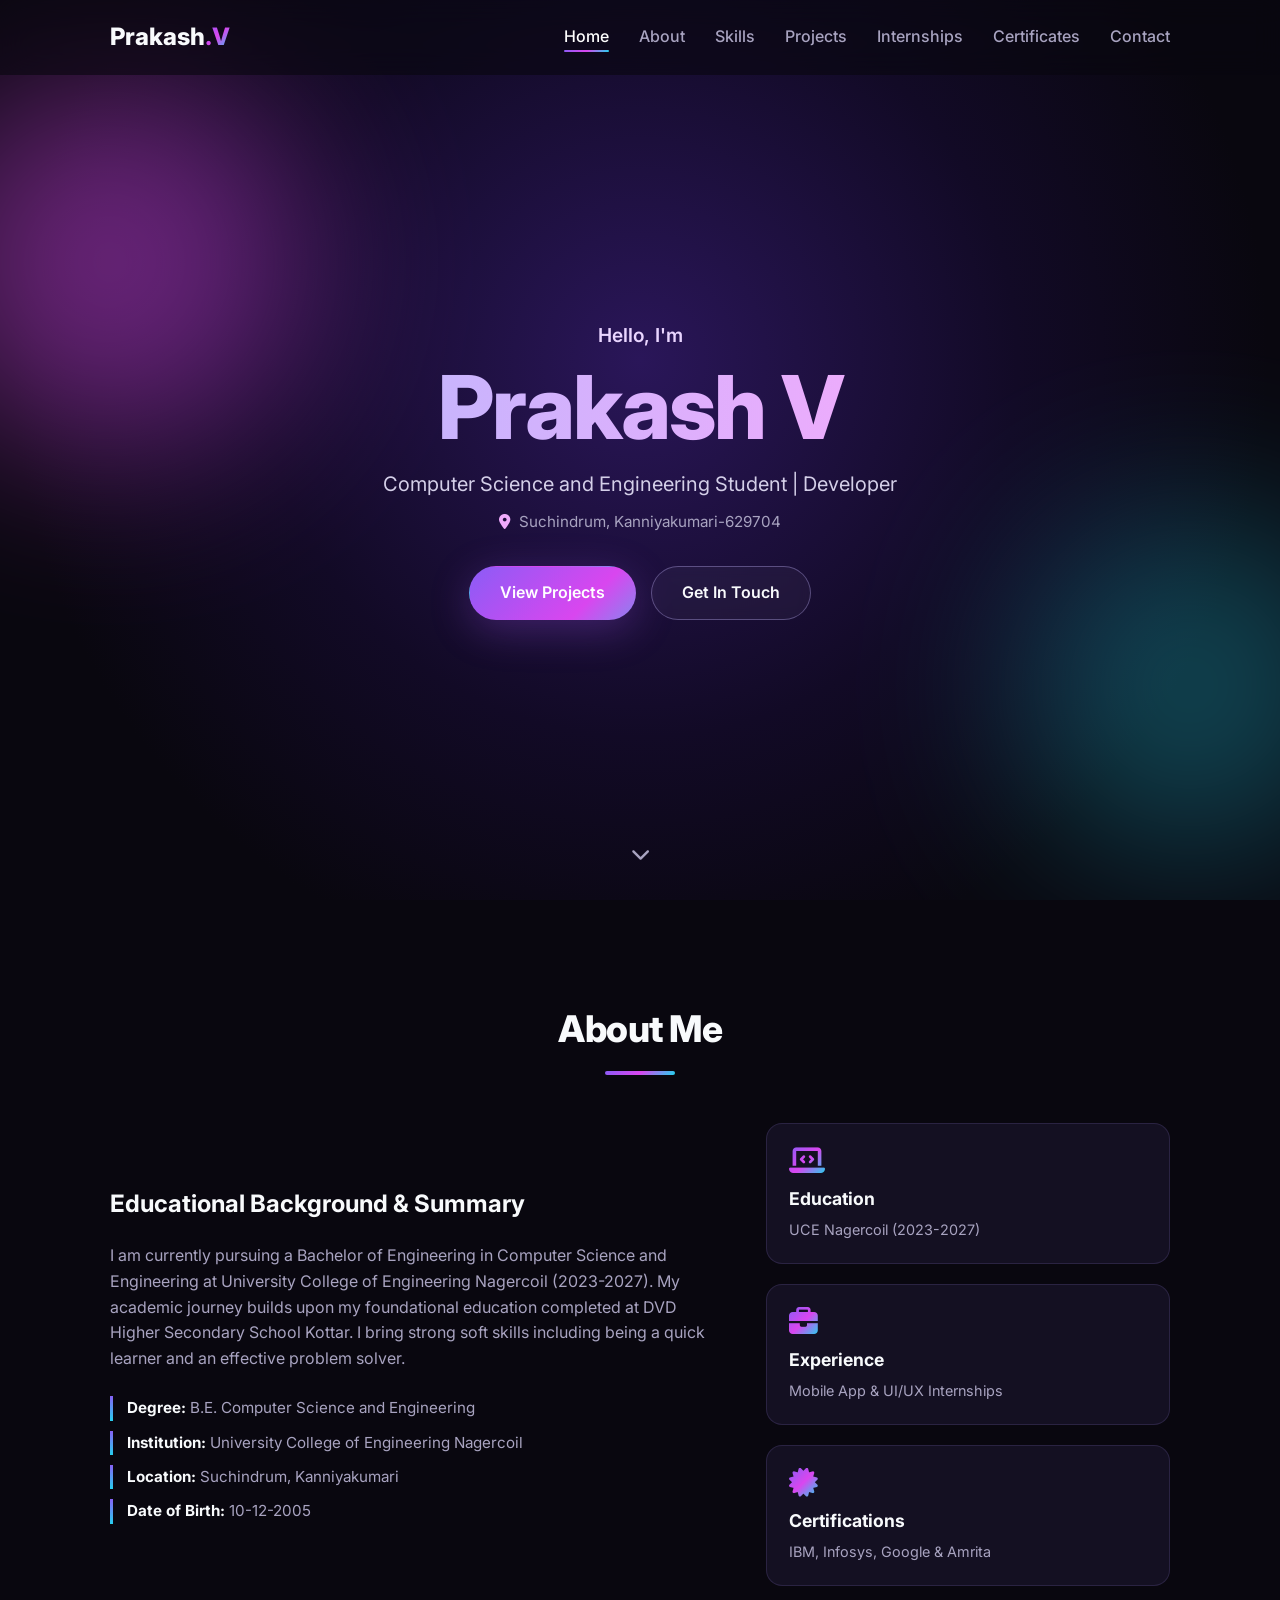
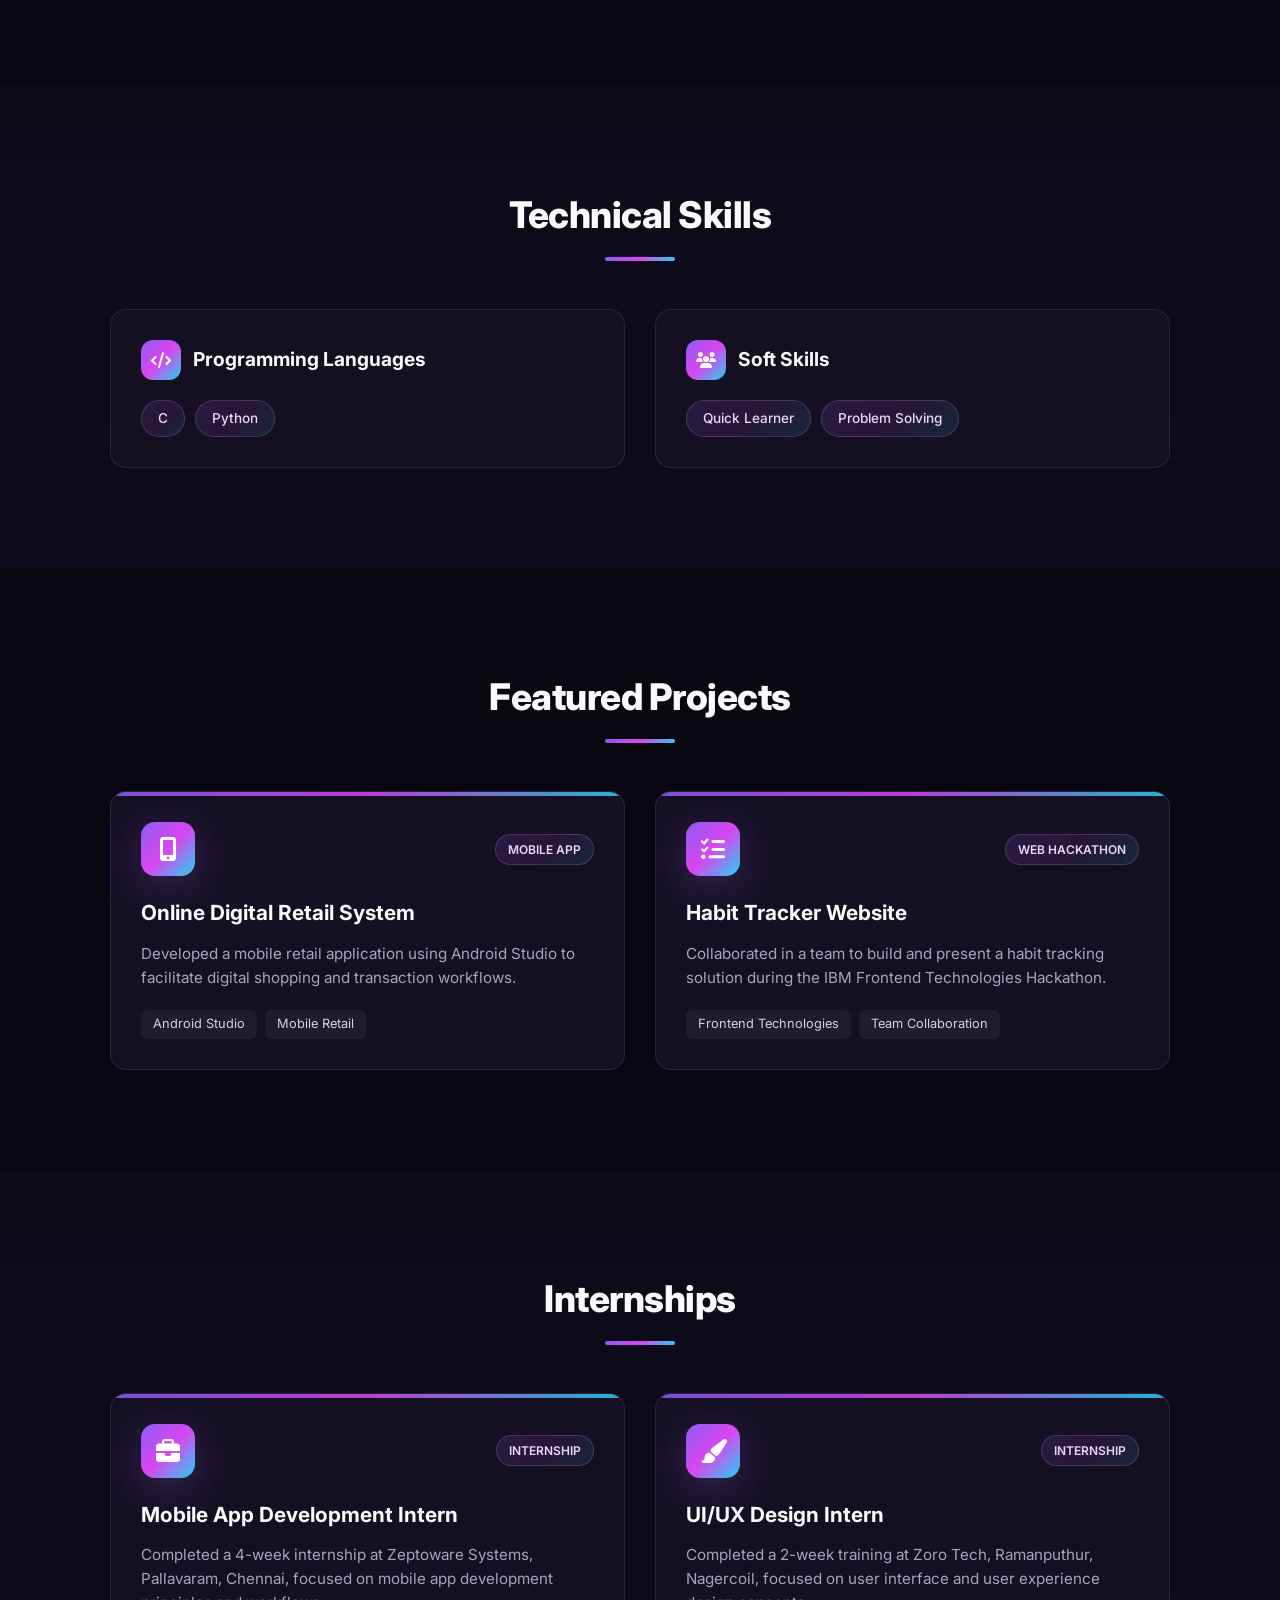
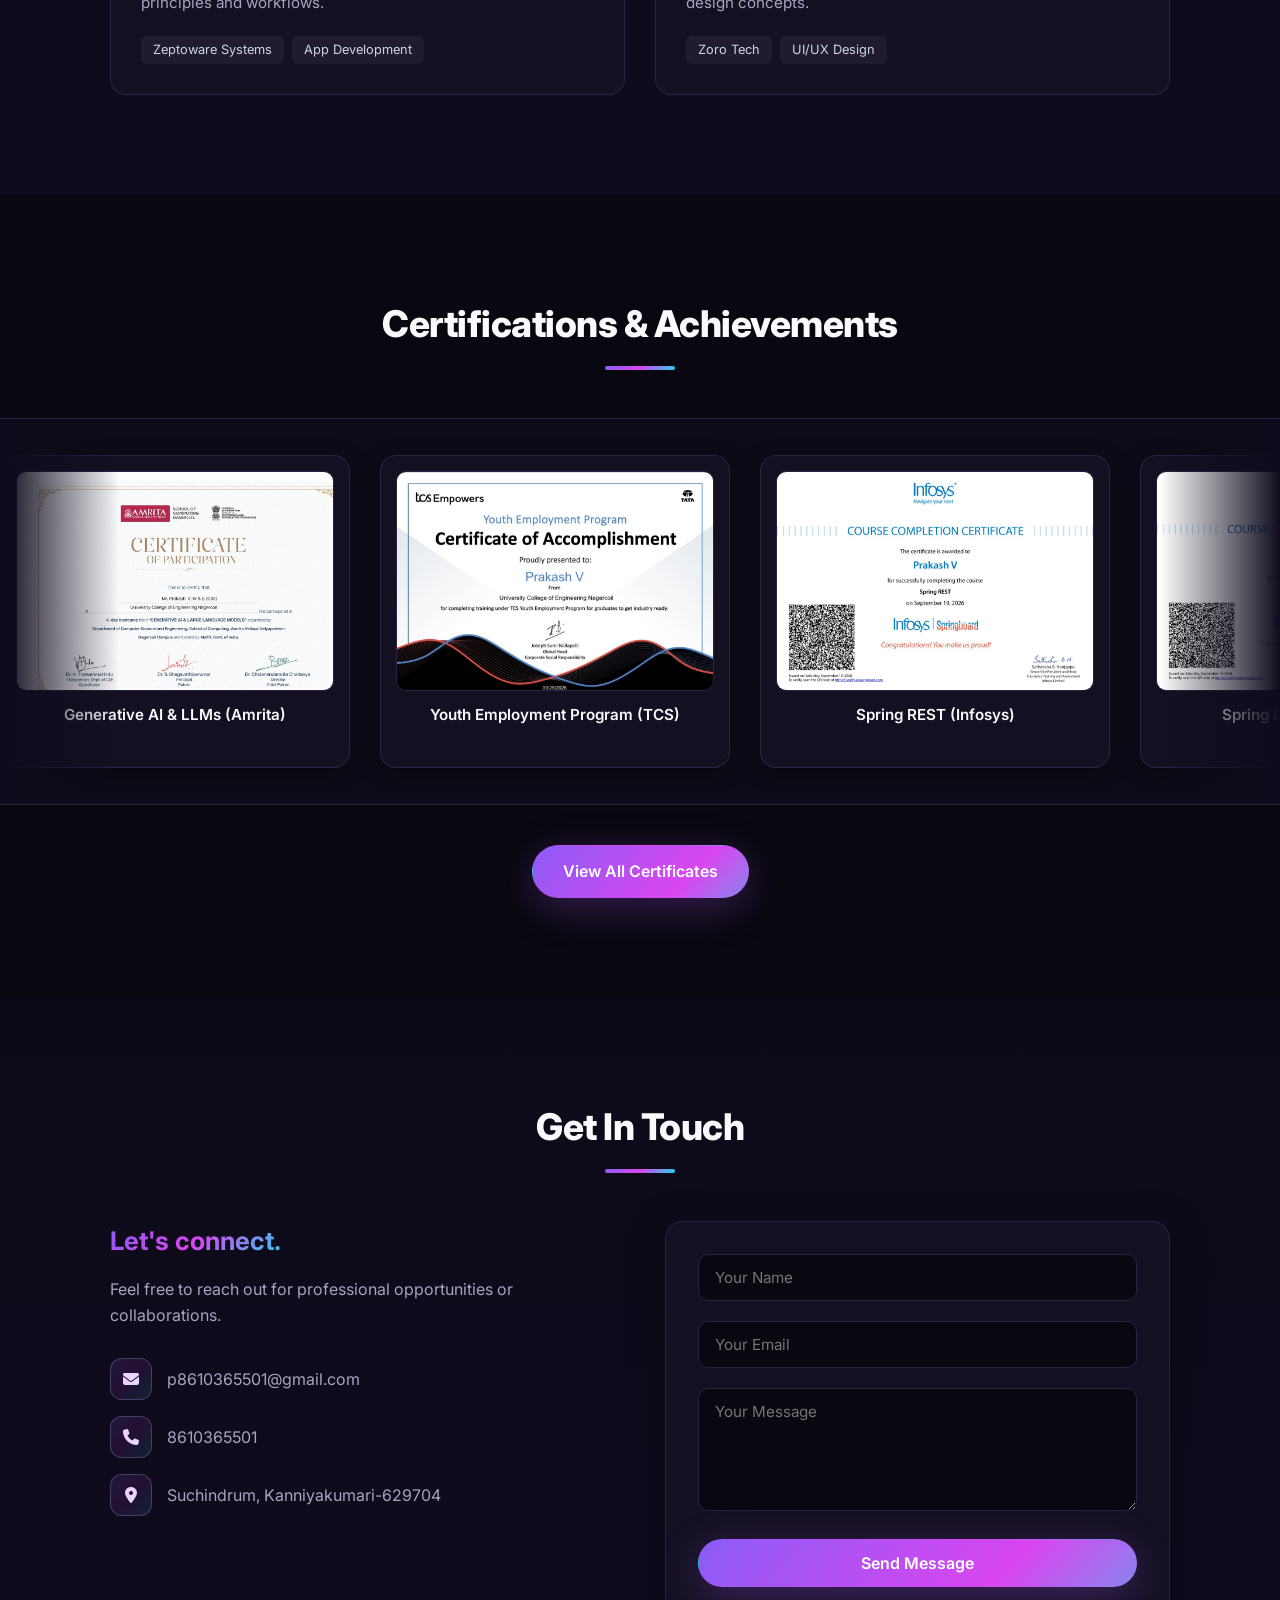
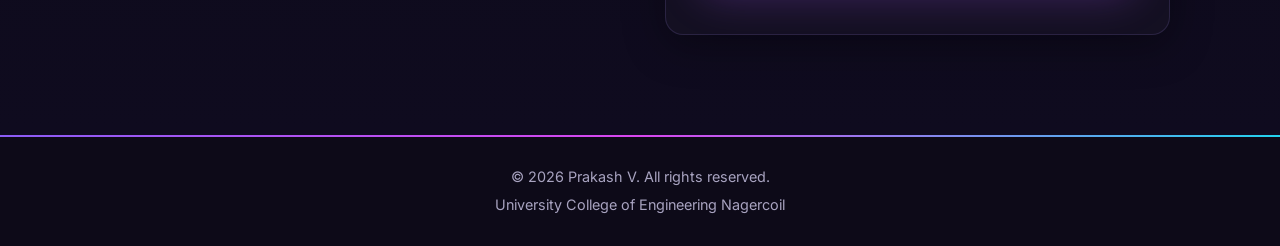
==== commit cc3216f0: "Update print statement from 'Hello' to 'Goodbye'" ====
--- a/index.html
+++ b/index.html
@@ -14,7 +14,7 @@
     <!-- Header / Navbar -->
     <header id="header">
         <div class="nav-container">
-            <a href="#hero" class="logo">Prakash<span>.v</span></a>
+            <a href="#hero" class="logo">Prakash<span>.V</span></a>
             <nav>
                 <ul class="nav-links">
                     <li><a href="#hero">Home</a></li>
--- a/style.css
+++ b/style.css
@@ -210,3 +210,25 @@
     .cert-img-card { width: 280px; }
     .section { padding: 80px 0; }
 }
+
+/* View-all button under marquee */
+.view-all { text-align: center; margin-top: 40px; }
+
+/* Certificates page */
+.page-section { padding-top: 140px; min-height: 100vh; }
+.page-section .section-title { margin-bottom: 40px; }
+.page-sub { text-align: center; color: var(--text-secondary); margin-bottom: 50px; }
+.cert-grid { display: grid; grid-template-columns: repeat(auto-fill, minmax(300px, 1fr)); gap: 28px; max-width: 1200px; }
+.cert-grid-card {
+    background: linear-gradient(var(--bg-card), var(--bg-card)) padding-box, linear-gradient(135deg, var(--border-color), var(--border-color)) border-box;
+    border: 1px solid transparent; border-radius: 16px; padding: 14px; cursor: zoom-in;
+    transition: transform .3s, box-shadow .3s, background .3s;
+}
+.cert-grid-card:hover { transform: translateY(-6px); background: linear-gradient(var(--bg-card), var(--bg-card)) padding-box, var(--grad) border-box; box-shadow: var(--glow); }
+.cert-grid-card img { width: 100%; height: 210px; object-fit: cover; border-radius: 10px; display: block; }
+.cert-grid-card figcaption { margin-top: 12px; text-align: center; font-size: .95rem; font-weight: 600; }
+
+/* Lightbox */
+.lightbox { position: fixed; inset: 0; background: rgba(5,3,12,.92); display: none; align-items: center; justify-content: center; z-index: 2000; padding: 30px; cursor: zoom-out; }
+.lightbox.open { display: flex; }
+.lightbox img { max-width: 100%; max-height: 90vh; border-radius: 12px; box-shadow: 0 20px 80px rgba(168,85,247,.35); }
